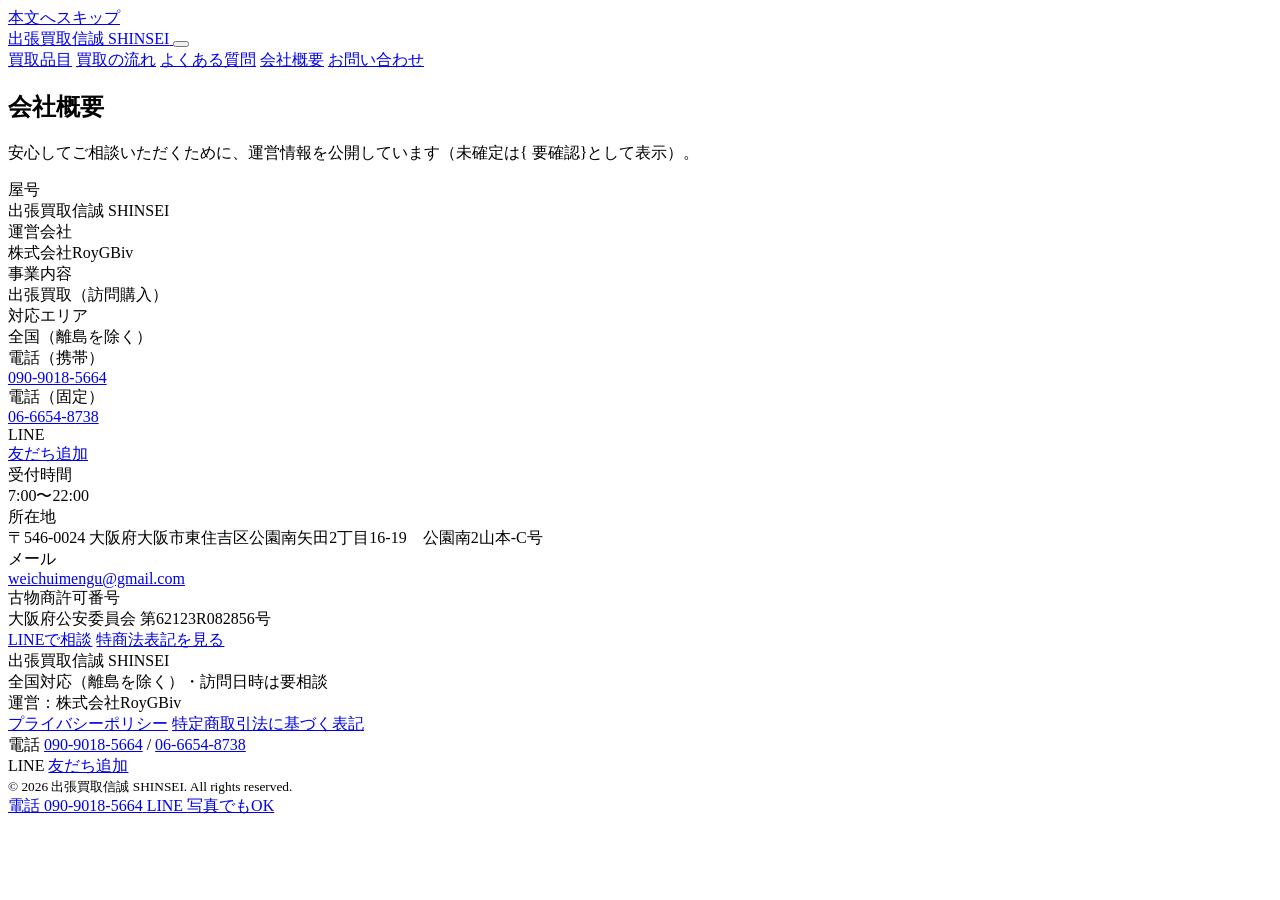
==== company.html @ 2a42efda "Add files via upload" ====
<!doctype html>
<html lang="ja">
<head>
  <meta charset="utf-8">
<meta name="viewport" content="width=device-width, initial-scale=1">
<link rel="stylesheet" href="assets/css/styles.css">
<link rel="icon" href="assets/img/favicon.svg" type="image/svg+xml">
<meta name="theme-color" content="#111827">

  <title>会社概要｜出張買取信誠 SHINSEI</title>
  <meta name="description" content="運営情報（テンプレ）。受付時間、所在地、古物商許可番号などは要確認として表示しています。">
  <link rel="canonical" href="https://weichuimengu-bit.github.io/qscftynji/company.html">
  <meta property="og:type" content="website">
  <meta property="og:site_name" content="出張買取信誠 SHINSEI">
  <meta property="og:title" content="会社概要｜出張買取信誠 SHINSEI">
  <meta property="og:description" content="運営情報（テンプレ）。受付時間、所在地、古物商許可番号などは要確認として表示しています。">
  <meta property="og:url" content="https://weichuimengu-bit.github.io/qscftynji/company.html">
  <meta property="og:image" content="https://weichuimengu-bit.github.io/qscftynji/assets/img/ogp.png">
</head>
<body>
<a class="skip" href="#main">本文へスキップ</a>

<header class="site-header">
  <div class="container header-inner">
    <a class="brand" href="index.html" aria-label="出張買取信誠 SHINSEI トップへ"><span class="brand-mark" aria-hidden="true"></span>
      <span class="brand__jp">出張買取信誠</span>
      <span class="brand__en">SHINSEI</span>
    </a>

    <button class="nav-toggle" type="button" aria-expanded="false" aria-controls="siteNav" aria-label="メニューを開く">
      <span class="nav-toggle__bar"></span>
      <span class="nav-toggle__bar"></span>
      <span class="nav-toggle__bar"></span>
    </button>

    <nav class="site-nav" id="siteNav" aria-label="グローバルナビ">
      <a href="items.html">買取品目</a>
      <a href="flow.html">買取の流れ</a>
      <a href="faq.html">よくある質問</a>
      <a href="company.html">会社概要</a>
      <a href="contact.html" class="nav-cta">お問い合わせ</a>
    </nav>
  </div>
</header>

<main id="main">

<section class="page-hero">
  <div class="container">
    <h1>会社概要</h1>
    <p class="lead">安心してご相談いただくために、運営情報を公開しています（未確定は{
要確認}として表示）。</p>
  </div>
</section>

<section class="section">
  <div class="container">
    <div class="info-grid">
      <div class="info-row"><div class="info-key">屋号</div><div class="info-val">出張買取信誠 SHINSEI</div></div>
      <div class="info-row"><div class="info-key">運営会社</div><div class="info-val">株式会社RoyGBiv</div></div>
      <div class="info-row"><div class="info-key">事業内容</div><div class="info-val">出張買取（訪問購入）</div></div>
      <div class="info-row"><div class="info-key">対応エリア</div><div class="info-val">全国（離島を除く）</div></div>
      <div class="info-row"><div class="info-key">電話（携帯）</div><div class="info-val"><a href="tel:09090185664">090-9018-5664</a></div></div>
      <div class="info-row"><div class="info-key">電話（固定）</div><div class="info-val"><a href="tel:0666548738">06-6654-8738</a></div></div>
      <div class="info-row"><div class="info-key">LINE</div><div class="info-val"><a href="https://lin.ee/e8Pu3CO" target="_blank" rel="noopener">友だち追加</a></div></div>

      <div class="info-row"><div class="info-key">受付時間</div><div class="info-val">7:00〜22:00</div></div>
      <div class="info-row"><div class="info-key">所在地</div><div class="info-val">〒546-0024 大阪府大阪市東住吉区公園南矢田2丁目16-19　公園南2山本-C号</div></div>
      <div class="info-row"><div class="info-key">メール</div><div class="info-val"><a href="mailto:weichuimengu@gmail.com">weichuimengu@gmail.com</a></div></div>
      <div class="info-row"><div class="info-key">古物商許可番号</div><div class="info-val">大阪府公安委員会 第62123R082856号</div></div>
</div>

    <div class="section-cta">
      <a class="btn btn--primary" href="https://lin.ee/e8Pu3CO" target="_blank" rel="noopener">LINEで相談</a>
      <a class="btn btn--outline" href="tokushoho.html">特商法表記を見る</a>
    </div>
  </div>
</section>

</main>

<footer class="site-footer">
  <div class="container footer-inner">
    <div class="footer-brand">
      <div class="footer-brand__name">出張買取信誠 <span class="muted">SHINSEI</span></div>
      <div class="footer-brand__meta">全国対応（離島を除く）・訪問日時は要相談</div>
      <div class="footer-brand__meta">運営：株式会社RoyGBiv</div>
    </div>

    <div class="footer-links">
      <a href="privacy.html">プライバシーポリシー</a>
      <a href="tokushoho.html">特定商取引法に基づく表記</a>
    </div>

    <div class="footer-contact">
      <div class="footer-contact__row">
        <span class="label">電話</span>
        <a href="tel:09090185664">090-9018-5664</a>
        <span class="muted"> / </span>
        <a href="tel:0666548738">06-6654-8738</a>
      </div>
      <div class="footer-contact__row">
        <span class="label">LINE</span>
        <a href="https://lin.ee/e8Pu3CO" target="_blank" rel="noopener">友だち追加</a>
      </div>
    </div>
  </div>
  <div class="container footer-bottom">
    <small>© 2026 出張買取信誠 SHINSEI. All rights reserved.</small>
  </div>
</footer>

<!-- Mobile CTA bar -->
<div class="cta-bar" role="region" aria-label="お問い合わせ（固定）">
  <a class="cta-bar__btn cta-bar__btn--tel" href="tel:09090185664" aria-label="電話で問い合わせ（090-9018-5664）">
    電話
    <span class="cta-bar__sub">090-9018-5664</span>
  </a>
  <a class="cta-bar__btn cta-bar__btn--line" href="https://lin.ee/e8Pu3CO" target="_blank" rel="noopener" aria-label="LINEで問い合わせ">
    LINE
    <span class="cta-bar__sub">写真でもOK</span>
  </a>
</div>

<script src="assets/js/main.js" defer></script>
</body>
</html>
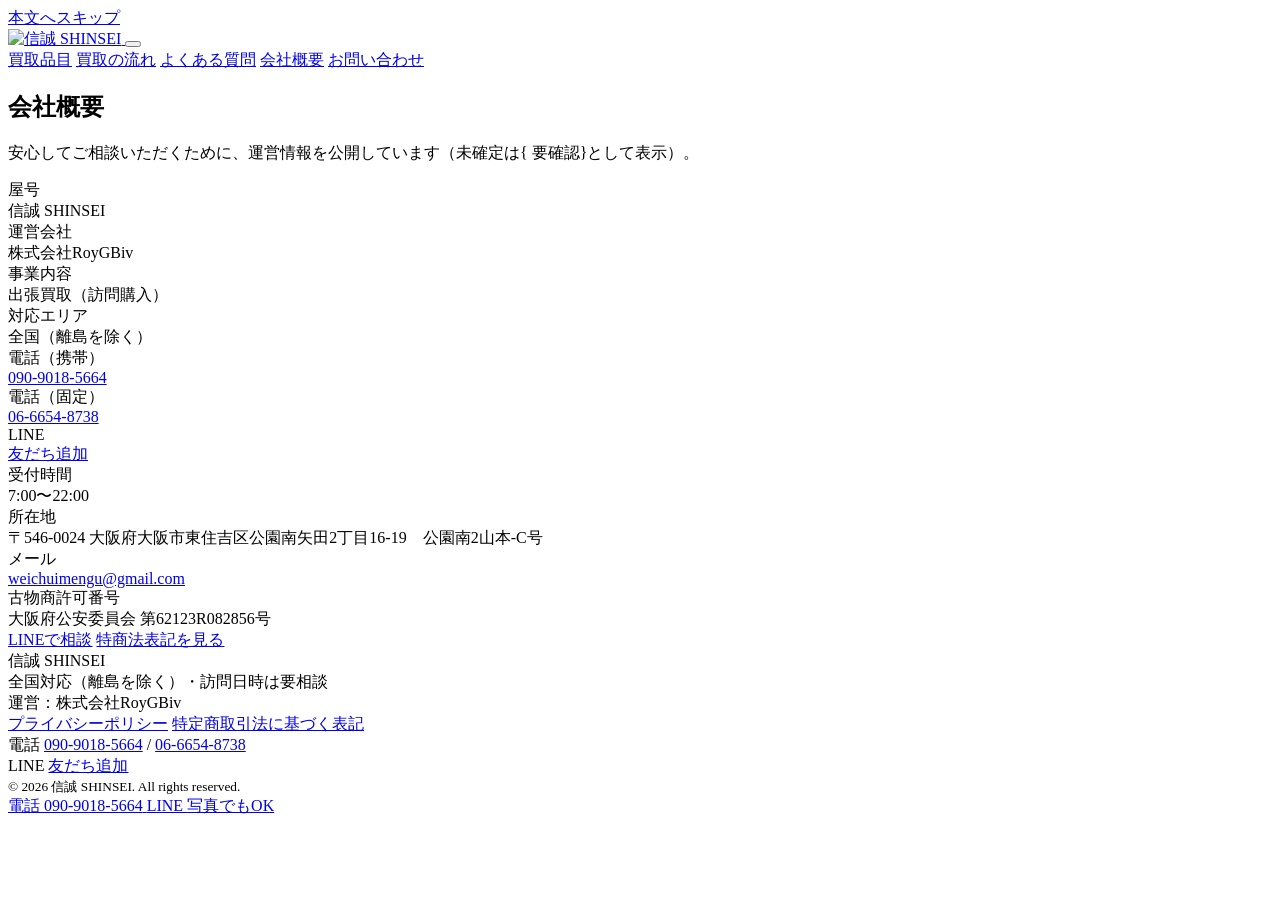
==== commit 4c508f34: "Add files via upload" ====
--- a/company.html
+++ b/company.html
@@ -7,24 +7,23 @@
 <link rel="icon" href="assets/img/favicon.svg" type="image/svg+xml">
 <meta name="theme-color" content="#111827">
 
-  <title>会社概要｜出張買取信誠 SHINSEI</title>
+  <title>会社概要｜信誠 SHINSEI</title>
   <meta name="description" content="運営情報（テンプレ）。受付時間、所在地、古物商許可番号などは要確認として表示しています。">
-  <link rel="canonical" href="https://weichuimengu-bit.github.io/qscftynji/company.html">
+  <link rel="canonical" href="https://weichuimengu-bit.github.io/sxtutixyou66kaitori/company.html">
   <meta property="og:type" content="website">
-  <meta property="og:site_name" content="出張買取信誠 SHINSEI">
-  <meta property="og:title" content="会社概要｜出張買取信誠 SHINSEI">
+  <meta property="og:site_name" content="信誠 SHINSEI">
+  <meta property="og:title" content="会社概要｜信誠 SHINSEI">
   <meta property="og:description" content="運営情報（テンプレ）。受付時間、所在地、古物商許可番号などは要確認として表示しています。">
-  <meta property="og:url" content="https://weichuimengu-bit.github.io/qscftynji/company.html">
-  <meta property="og:image" content="https://weichuimengu-bit.github.io/qscftynji/assets/img/ogp.png">
+  <meta property="og:url" content="https://weichuimengu-bit.github.io/sxtutixyou66kaitori/company.html">
+  <meta property="og:image" content="https://weichuimengu-bit.github.io/sxtutixyou66kaitori/assets/img/ogp.png">
 </head>
 <body>
 <a class="skip" href="#main">本文へスキップ</a>
 
 <header class="site-header">
   <div class="container header-inner">
-    <a class="brand" href="index.html" aria-label="出張買取信誠 SHINSEI トップへ"><span class="brand-mark" aria-hidden="true"></span>
-      <span class="brand__jp">出張買取信誠</span>
-      <span class="brand__en">SHINSEI</span>
+    <a class="brand" href="index.html" aria-label="信誠 SHINSEI トップへ">
+      <img class="brand-wordmark" src="assets/img/logo.svg" alt="信誠 SHINSEI">
     </a>
 
     <button class="nav-toggle" type="button" aria-expanded="false" aria-controls="siteNav" aria-label="メニューを開く">
@@ -56,7 +55,7 @@
 <section class="section">
   <div class="container">
     <div class="info-grid">
-      <div class="info-row"><div class="info-key">屋号</div><div class="info-val">出張買取信誠 SHINSEI</div></div>
+      <div class="info-row"><div class="info-key">屋号</div><div class="info-val">信誠 SHINSEI</div></div>
       <div class="info-row"><div class="info-key">運営会社</div><div class="info-val">株式会社RoyGBiv</div></div>
       <div class="info-row"><div class="info-key">事業内容</div><div class="info-val">出張買取（訪問購入）</div></div>
       <div class="info-row"><div class="info-key">対応エリア</div><div class="info-val">全国（離島を除く）</div></div>
@@ -82,7 +81,7 @@
 <footer class="site-footer">
   <div class="container footer-inner">
     <div class="footer-brand">
-      <div class="footer-brand__name">出張買取信誠 <span class="muted">SHINSEI</span></div>
+      <div class="footer-brand__name">信誠 <span class="muted">SHINSEI</span></div>
       <div class="footer-brand__meta">全国対応（離島を除く）・訪問日時は要相談</div>
       <div class="footer-brand__meta">運営：株式会社RoyGBiv</div>
     </div>
@@ -106,7 +105,7 @@
     </div>
   </div>
   <div class="container footer-bottom">
-    <small>© 2026 出張買取信誠 SHINSEI. All rights reserved.</small>
+    <small>© 2026 信誠 SHINSEI. All rights reserved.</small>
   </div>
 </footer>
 
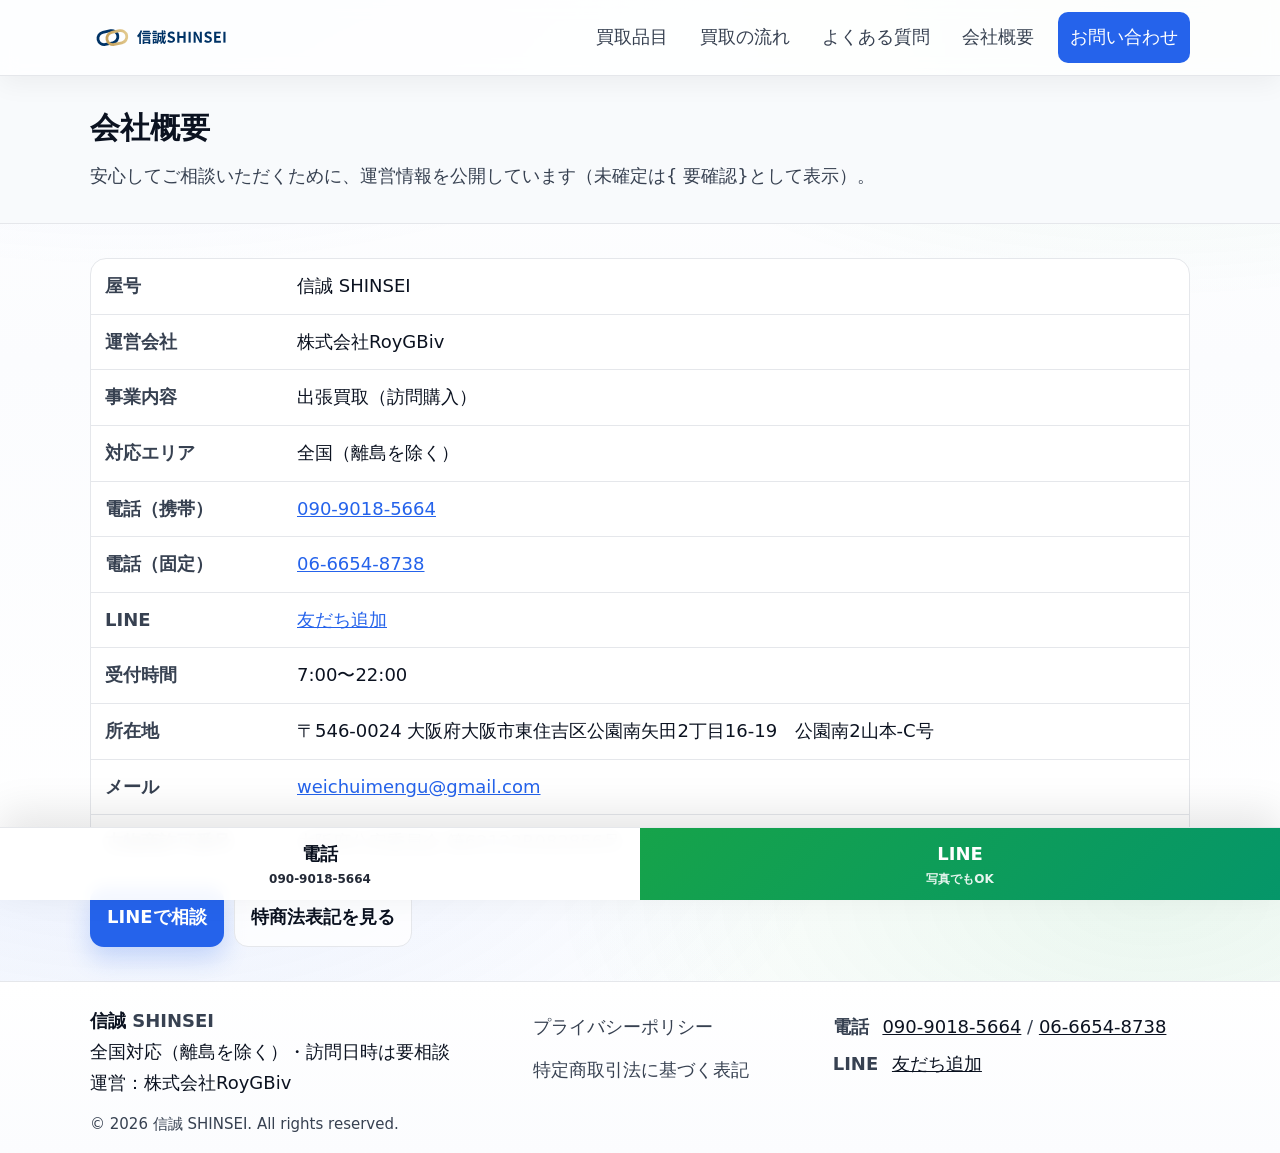
==== commit 1be0bef3: "Add files via upload" ====
--- a/company.html
+++ b/company.html
@@ -3,8 +3,8 @@
 <head>
   <meta charset="utf-8">
 <meta name="viewport" content="width=device-width, initial-scale=1">
-<link rel="stylesheet" href="assets/css/styles.css">
-<link rel="icon" href="assets/img/favicon.svg" type="image/svg+xml">
+<link rel="stylesheet" href="styles.css">
+<link rel="icon" href="favicon.svg" type="image/svg+xml">
 <meta name="theme-color" content="#111827">
 
   <title>会社概要｜信誠 SHINSEI</title>
@@ -15,7 +15,7 @@
   <meta property="og:title" content="会社概要｜信誠 SHINSEI">
   <meta property="og:description" content="運営情報（テンプレ）。受付時間、所在地、古物商許可番号などは要確認として表示しています。">
   <meta property="og:url" content="https://weichuimengu-bit.github.io/sxtutixyou66kaitori/company.html">
-  <meta property="og:image" content="https://weichuimengu-bit.github.io/sxtutixyou66kaitori/assets/img/ogp.png">
+  <meta property="og:image" content="https://weichuimengu-bit.github.io/sxtutixyou66kaitori/ogp.png">
 </head>
 <body>
 <a class="skip" href="#main">本文へスキップ</a>
@@ -23,7 +23,7 @@
 <header class="site-header">
   <div class="container header-inner">
     <a class="brand" href="index.html" aria-label="信誠 SHINSEI トップへ">
-      <img class="brand-wordmark" src="assets/img/logo.svg" alt="信誠 SHINSEI">
+      <img class="brand-wordmark" src="logo.svg" alt="信誠 SHINSEI">
     </a>
 
     <button class="nav-toggle" type="button" aria-expanded="false" aria-controls="siteNav" aria-label="メニューを開く">
@@ -121,6 +121,6 @@
   </a>
 </div>
 
-<script src="assets/js/main.js" defer></script>
+<script src="main.js" defer></script>
 </body>
 </html>
--- a/styles.css
+++ b/styles.css
@@ -0,0 +1,568 @@
+:root{
+  --bg:#ffffff; /* base */
+  --ink:#0b1220;
+  --muted:#374151;
+  --line:#e5e7eb;
+  --accent:#2563eb;
+  --accent2:#16a34a;
+  --gold:#c9a227; /* premium accent (subtle) */
+  --card:#f9fafb;
+  --shadow: 0 14px 40px rgba(0,0,0,.10);
+}
+
+*{ box-sizing:border-box; }
+html,body{ height:100%; }
+body{
+  margin:0;
+  font-family: system-ui, -apple-system, "Hiragino Kaku Gothic ProN", "Yu Gothic", "Meiryo", sans-serif;
+  /* “真っ白”を避けつつ、信頼感を損なわない微差の背景 */
+  background:
+    radial-gradient(1200px 600px at 10% -10%, rgba(37,99,235,.10), transparent 60%),
+    radial-gradient(1000px 500px at 90% 0%, rgba(22,163,74,.09), transparent 60%),
+    linear-gradient(180deg, #ffffff 0%, #fbfcfe 40%, #ffffff 100%);
+  color:var(--ink);
+  font-size:18px;          /* 高齢者配慮：18px */
+  line-height:1.7;
+  padding-bottom: calc(96px + env(safe-area-inset-bottom));      /* fixed CTA bar space + iPhone safe area */
+}
+
+a{ color:inherit; }
+a:hover{ text-decoration: none; }
+
+.container{
+  width:min(1100px, 92vw);
+  margin:0 auto;
+}
+
+.skip{
+  position:absolute;
+  left:-9999px;
+  top:auto;
+  width:1px;
+  height:1px;
+  overflow:hidden;
+}
+.skip:focus{
+  position:static;
+  width:auto;
+  height:auto;
+  padding:12px;
+  background: #fff7ed;
+  border:1px solid #fdba74;
+}
+
+.site-header{
+  position:sticky;
+  top:0;
+  z-index:30;
+  background:rgba(255,255,255,.92);
+  backdrop-filter: blur(8px);
+  border-bottom:1px solid var(--line);
+}
+.header-inner{
+  display:flex;
+  align-items:center;
+  justify-content:space-between;
+  gap:12px;
+  padding:12px 0;
+}
+.brand{
+  display:flex;
+  align-items:baseline;
+  gap:10px;
+  text-decoration:none;
+  font-weight:800;
+}
+.brand__jp{ font-size:20px; letter-spacing:.02em; }
+.brand__en{ font-size:14px; letter-spacing:.18em; color:var(--muted); }
+
+.site-nav{
+  display:flex;
+  align-items:center;
+  gap:16px;
+}
+.site-nav a{
+  text-decoration:none;
+  color:var(--muted);
+  padding:10px 8px;
+  border-radius:10px;
+}
+.site-nav a:hover{ background:#f3f4f6; color:var(--ink); }
+.nav-cta{
+  background:var(--accent);
+  color:#fff !important;
+  padding:10px 12px !important;
+}
+.nav-cta:hover{ filter:brightness(.96); }
+
+.nav-toggle{
+  display:none;
+  background:transparent;
+  border:1px solid var(--line);
+  padding:10px;
+  border-radius:12px;
+}
+.nav-toggle__bar{
+  display:block;
+  width:22px;
+  height:2px;
+  background:var(--ink);
+  margin:4px 0;
+}
+
+.hero{
+  padding:34px 0 22px;
+  border-bottom:1px solid var(--line);
+  background:linear-gradient(180deg,#f8fafc, #ffffff 70%);
+}
+.hero-inner{
+  display:grid;
+  grid-template-columns: 1.2fr .8fr;
+  gap:22px;
+  align-items:start;
+}
+.hero h1{
+  font-size:34px;
+  line-height:1.25;
+  margin:0 0 10px;
+}
+.lead{
+  color:var(--muted);
+  margin:0 0 16px;
+  font-size:18px;
+}
+.hero-ctas{
+  display:flex;
+  gap:10px;
+  flex-wrap:wrap;
+  margin:12px 0 12px;
+}
+.trust-list{
+  margin:12px 0 0;
+  padding-left:18px;
+  color:var(--muted);
+}
+.trust-list li{ margin:6px 0; }
+
+.hero-card{
+  background:#fff;
+  border:1px solid var(--line);
+  border-radius:18px;
+  box-shadow: var(--shadow);
+  overflow:hidden;
+}
+.hero-card__title{
+  padding:14px 16px;
+  font-weight:800;
+  border-bottom:1px solid var(--line);
+}
+.hero-card__body{ padding:14px 16px; }
+.contact-line__label{
+  font-weight:800;
+  margin-bottom:8px;
+}
+.note{ margin:8px 0 0; color:var(--muted); font-size:14px; }
+.sep{ border:0; border-top:1px solid var(--line); margin:14px 0; }
+
+.section{
+  padding:34px 0;
+}
+.section--alt{
+  background:#f9fafb;
+  border-top:1px solid var(--line);
+  border-bottom:1px solid var(--line);
+}
+.section h2{ margin:0 0 14px; font-size:24px; }
+.section-cta{ display:flex; gap:10px; flex-wrap:wrap; margin-top:16px; }
+
+.cards{
+  display:grid;
+  grid-template-columns: repeat(auto-fit, minmax(220px, 1fr));
+  gap:14px;
+}
+.card{
+  background:#fff;
+  border:1px solid var(--line);
+  border-radius:16px;
+  padding:16px;
+  box-shadow: 0 6px 18px rgba(0,0,0,.04);
+}
+.card h3, .card .h3{ margin:0 0 8px; font-size:18px; }
+.card p{ margin:0; color:var(--muted); }
+.bullets{ margin:10px 0 0; padding-left:18px; color:var(--muted); }
+.bullets li{ margin:6px 0; }
+
+.steps{
+  list-style:none;
+  margin:0;
+  padding:0;
+  display:grid;
+  grid-template-columns: repeat(4, 1fr);
+  gap:14px;
+}
+.steps--large{
+  grid-template-columns: 1fr;
+}
+.steps li{
+  border:1px solid var(--line);
+  border-radius:16px;
+  background:#fff;
+  padding:14px;
+}
+.step-title{ font-weight:800; margin-bottom:6px; }
+.step-body{ color:var(--muted); }
+
+.faq-grid{
+  display:grid;
+  grid-template-columns: repeat(3, 1fr);
+  gap:14px;
+}
+.faq-item{
+  background:#fff;
+  border:1px solid var(--line);
+  border-radius:16px;
+  padding:14px;
+}
+.faq-item h3{ margin:0 0 8px; font-size:18px; }
+.faq-item p{ margin:0; color:var(--muted); }
+
+.page-hero{
+  padding:26px 0 16px;
+  border-bottom:1px solid var(--line);
+  background:#f8fafc;
+}
+.page-hero h1{
+  margin:0 0 8px;
+  font-size:28px;
+}
+.page-ctas{ display:flex; gap:10px; flex-wrap:wrap; margin-top:12px; }
+
+.btn{
+  display:inline-flex;
+  align-items:center;
+  justify-content:center;
+  gap:8px;
+  text-decoration:none;
+  padding:14px 16px;
+  border-radius:14px;
+  border:1px solid transparent;
+  font-weight:800;
+  min-height:56px; /* 押しやすさ */
+}
+.btn--full{ width:100%; }
+.btn--primary{
+  background:var(--accent);
+  color:#fff;
+}
+.btn--outline{
+  background:#fff;
+  border-color:var(--line);
+  color:var(--ink);
+}
+.btn--ghost{
+  background:#f3f4f6;
+  color:var(--ink);
+}
+.btn:hover{ filter:brightness(.98); }
+
+.muted{ color:var(--muted); }
+
+.faq-wrap{
+  display:grid;
+  gap:10px;
+}
+details.faq{
+  border:1px solid var(--line);
+  border-radius:14px;
+  background:#fff;
+  padding:10px 12px;
+}
+details.faq summary{
+  cursor:pointer;
+  font-weight:800;
+  list-style:none;
+}
+details.faq summary::-webkit-details-marker{ display:none; }
+.faq__a{ color:var(--muted); padding-top:8px; }
+
+.info-grid{
+  border:1px solid var(--line);
+  border-radius:16px;
+  overflow:hidden;
+  background:#fff;
+}
+.info-row{
+  display:grid;
+  grid-template-columns: 180px 1fr;
+  gap:12px;
+  padding:12px 14px;
+  border-bottom:1px solid var(--line);
+}
+.info-row:last-child{ border-bottom:0; }
+.info-key{ color:var(--muted); font-weight:800; }
+.info-val a{ color:var(--accent); }
+
+.prose{
+  background:#fff;
+  border:1px solid var(--line);
+  border-radius:16px;
+  padding:16px;
+}
+.prose h2{ font-size:20px; margin-top:18px; }
+.prose ul{ color:var(--muted); }
+.prose p{ color:var(--muted); }
+
+.form{
+  background:#fff;
+  border:1px solid var(--line);
+  border-radius:16px;
+  padding:16px;
+}
+.form-row{ display:grid; gap:8px; margin-bottom:14px; }
+.form label{ font-weight:800; }
+.form input, .form textarea{
+  font-size:18px;
+  padding:12px;
+  border-radius:12px;
+  border:1px solid var(--line);
+}
+
+.site-footer{
+  border-top:1px solid var(--line);
+  padding:24px 0 14px;
+  background:#fff;
+}
+.footer-inner{
+  display:grid;
+  grid-template-columns: 1.2fr .8fr 1fr;
+  gap:14px;
+  align-items:start;
+}
+.footer-brand__name{ font-weight:900; }
+.footer-links a{
+  display:block;
+  text-decoration:none;
+  color:var(--muted);
+  padding:6px 0;
+}
+.footer-contact__row{ margin:6px 0; }
+.label{ color:var(--muted); font-weight:800; margin-right:8px; }
+.footer-bottom{ padding-top:10px; color:var(--muted); }
+
+.cta-bar{
+  position:fixed;
+  left:0;
+  right:0;
+  bottom:0;
+  z-index:40;
+  display:grid;
+  grid-template-columns: 1fr 1fr;
+  border-top:1px solid var(--line);
+  background:rgba(255,255,255,.95);
+  backdrop-filter: blur(8px);
+}
+.cta-bar__btn{
+  padding:10px 12px;
+  text-decoration:none;
+  display:flex;
+  flex-direction:column;
+  align-items:center;
+  justify-content:center;
+  font-weight:900;
+}
+.cta-bar__sub{
+  font-size:12px;
+  font-weight:700;
+  opacity:.9;
+}
+.cta-bar__btn--tel{ color:var(--ink); }
+.cta-bar__btn--line{ color:#fff; background:var(--accent2); }
+
+.br-sp{ display:none; }
+
+/* Responsive */
+@media (max-width: 880px){
+  .hero-inner{ grid-template-columns: 1fr; }
+  .cards{ grid-template-columns: 1fr; }
+  .steps{ grid-template-columns: 1fr; }
+  .faq-grid{ grid-template-columns: 1fr; }
+  .footer-inner{ grid-template-columns: 1fr; }
+  .info-row{ grid-template-columns: 1fr; }
+  .br-sp{ display:inline; }
+
+  .nav-toggle{ display:inline-flex; }
+  .site-nav{
+    position:absolute;
+    top:60px;
+    right:4vw;
+    background:#fff;
+    border:1px solid var(--line);
+    border-radius:16px;
+    padding:10px;
+    box-shadow: var(--shadow);
+    display:none;
+    flex-direction:column;
+    min-width: 220px;
+  }
+  .site-nav.open{ display:flex; }
+  .site-nav a{ padding:12px; }
+}
+
+
+/* ===== Premium touches ===== */
+.brand{
+  gap:12px;
+}
+.brand__jp{ font-size:20px; letter-spacing:.03em; }
+.brand__en{ font-size:12px; letter-spacing:.24em; }
+
+.site-header{
+  background:rgba(255,255,255,.86);
+  box-shadow: 0 8px 26px rgba(0,0,0,.05);
+}
+
+.hero h1{
+  font-size:38px;
+  letter-spacing:.01em;
+}
+
+.hero{
+  background:
+    radial-gradient(900px 380px at 20% 10%, rgba(37,99,235,.12), transparent 60%),
+    radial-gradient(900px 380px at 80% 0%, rgba(201,162,39,.10), transparent 60%),
+    linear-gradient(180deg,#f8fafc, #ffffff 70%);
+}
+
+.trust-pills{
+  display:flex;
+  gap:10px;
+  flex-wrap:wrap;
+  margin-top:14px;
+}
+.pill{
+  display:inline-flex;
+  align-items:center;
+  gap:8px;
+  padding:10px 12px;
+  border-radius:999px;
+  background: rgba(255,255,255,.75);
+  border: 1px solid rgba(229,231,235,.9);
+  color: var(--muted);
+  box-shadow: 0 10px 22px rgba(0,0,0,.04);
+  font-weight:800;
+  font-size:14px;
+}
+.pill i{
+  width:10px;
+  height:10px;
+  border-radius:999px;
+  background: var(--accent);
+  display:inline-block;
+}
+.pill--green i{ background: var(--accent2); }
+.pill--gold i{ background: var(--gold); }
+
+.card{
+  background: rgba(255,255,255,.82);
+  border: 1px solid rgba(229,231,235,.9);
+  box-shadow: var(--shadow);
+}
+.card::before{
+  content:"";
+  display:block;
+  height:3px;
+  border-radius:999px;
+  background: linear-gradient(90deg, rgba(37,99,235,1), rgba(22,163,74,1));
+  margin-bottom:12px;
+  opacity:.9;
+}
+
+.section--alt{
+  background:
+    radial-gradient(900px 380px at 10% 0%, rgba(37,99,235,.06), transparent 60%),
+    radial-gradient(900px 380px at 90% 30%, rgba(22,163,74,.05), transparent 60%),
+    #f8fafc;
+}
+
+.btn--primary{
+  box-shadow: 0 12px 24px rgba(37,99,235,.22);
+}
+.btn--outline{
+  background: rgba(255,255,255,.8);
+}
+
+.cta-bar__btn--line{
+  background: linear-gradient(135deg, rgba(22,163,74,1), rgba(5,150,105,1));
+}
+.cta-bar{
+  box-shadow: 0 -14px 40px rgba(0,0,0,.10);
+}
+
+/* Improve footer contrast */
+.site-footer{
+  background: linear-gradient(180deg, #ffffff, #fbfcfe);
+}
+
+/* Reduce "テンプレ感" with subtle separators */
+.section h2::after{
+  content:"";
+  display:block;
+  width:72px;
+  height:3px;
+  border-radius:999px;
+  margin-top:8px;
+  background: linear-gradient(90deg, rgba(37,99,235,1), rgba(201,162,39,1));
+  opacity:.9;
+}
+
+.brand-logo{
+  width:28px;
+  height:28px;
+  display:block;
+  flex:0 0 auto;
+}
+
+/* iPhone-first: header brand wordmark */
+.brand-wordmark{
+  width: 190px;
+  max-width: 56vw;
+  height: auto;
+  display:block;
+}
+@media (max-width: 420px){
+  .brand-wordmark{ width: 170px; max-width: 62vw; }
+}
+
+/* iPhone-first: reduce header height and improve tap areas */
+@media (max-width: 520px){
+  .header-inner{ padding: 10px 0; }
+  .site-nav a{ padding: 12px; }
+  .nav-toggle{ padding: 12px; }  /* thumb-friendly */
+}
+
+/* Better typography scaling on small screens */
+.hero h1{
+  font-size: clamp(28px, 7vw, 40px);
+}
+.page-hero h1{
+  font-size: clamp(22px, 5.6vw, 30px);
+}
+.section h2{
+  font-size: clamp(20px, 4.8vw, 26px);
+}
+
+/* iPhone safe-area for fixed CTA */
+.cta-bar{
+  padding-bottom: env(safe-area-inset-bottom);
+}
+.cta-bar__btn{
+  min-height: 72px;
+}
+.cta-bar__sub{
+  font-size: 12px;
+}
+
+/* Reduce tap highlight + improve perceived quality */
+a, button{
+  -webkit-tap-highlight-color: rgba(0,0,0,0);
+}
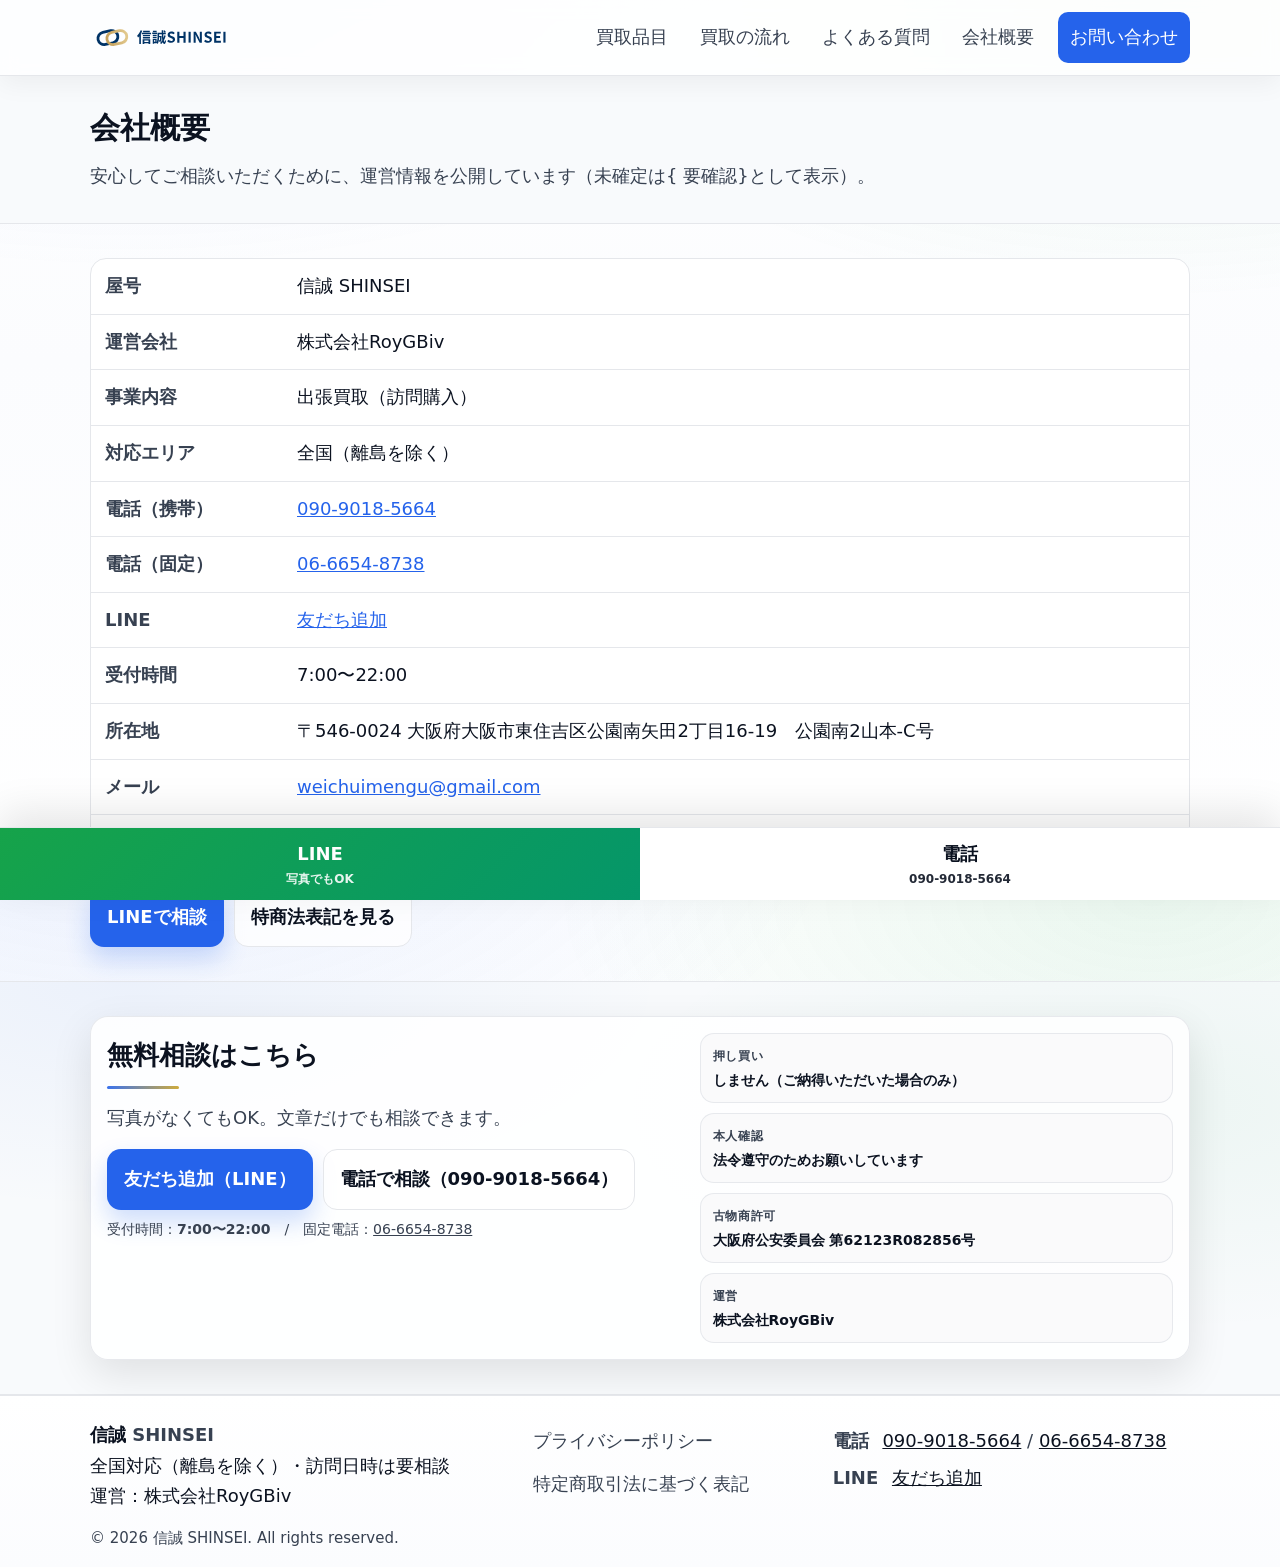
==== commit 1d4bb79c: "Add files via upload" ====
--- a/company.html
+++ b/company.html
@@ -76,6 +76,44 @@
   </div>
 </section>
 
+
+<section class="section section--alt">
+  <div class="container">
+    <div class="cta-panel" aria-label="お問い合わせと安心情報">
+      <div class="cta-panel__left">
+        <h2>無料相談はこちら</h2>
+        <p class="lead">写真がなくてもOK。文章だけでも相談できます。</p>
+        <div class="cta-panel__buttons">
+          <a class="btn btn--primary" href="https://lin.ee/e8Pu3CO" target="_blank" rel="noopener">友だち追加（LINE）</a>
+          <a class="btn btn--outline" href="tel:09090185664">電話で相談（090-9018-5664）</a>
+        </div>
+        <p class="note">受付時間：<strong>7:00〜22:00</strong>　/　固定電話：<a href="tel:0666548738">06-6654-8738</a></p>
+      </div>
+
+      <div class="cta-panel__right">
+        <div class="trust-legal">
+          <div class="trust-legal__item">
+            <span class="trust-legal__label">押し買い</span>
+            <span class="trust-legal__value">しません（ご納得いただいた場合のみ）</span>
+          </div>
+          <div class="trust-legal__item">
+            <span class="trust-legal__label">本人確認</span>
+            <span class="trust-legal__value">法令遵守のためお願いしています</span>
+          </div>
+          <div class="trust-legal__item">
+            <span class="trust-legal__label">古物商許可</span>
+            <span class="trust-legal__value">大阪府公安委員会 第62123R082856号</span>
+          </div>
+          <div class="trust-legal__item">
+            <span class="trust-legal__label">運営</span>
+            <span class="trust-legal__value">株式会社RoyGBiv</span>
+          </div>
+        </div>
+      </div>
+    </div>
+  </div>
+</section>
+
 </main>
 
 <footer class="site-footer">
@@ -111,13 +149,13 @@
 
 <!-- Mobile CTA bar -->
 <div class="cta-bar" role="region" aria-label="お問い合わせ（固定）">
+  <a class="cta-bar__btn cta-bar__btn--line" href="https://lin.ee/e8Pu3CO" target="_blank" rel="noopener" aria-label="LINEで問い合わせ">
+    LINE
+    <span class="cta-bar__sub">写真でもOK</span>
+  </a>
   <a class="cta-bar__btn cta-bar__btn--tel" href="tel:09090185664" aria-label="電話で問い合わせ（090-9018-5664）">
     電話
     <span class="cta-bar__sub">090-9018-5664</span>
-  </a>
-  <a class="cta-bar__btn cta-bar__btn--line" href="https://lin.ee/e8Pu3CO" target="_blank" rel="noopener" aria-label="LINEで問い合わせ">
-    LINE
-    <span class="cta-bar__sub">写真でもOK</span>
   </a>
 </div>
 
--- a/styles.css
+++ b/styles.css
@@ -566,3 +566,50 @@
 a, button{
   -webkit-tap-highlight-color: rgba(0,0,0,0);
 }
+
+/* ===== Bottom CTA panel (all pages) ===== */
+.cta-panel{
+  display:grid;
+  grid-template-columns: 1.1fr .9fr;
+  gap:14px;
+  align-items:stretch;
+  background: rgba(255,255,255,.86);
+  border:1px solid rgba(229,231,235,.9);
+  border-radius:18px;
+  padding:16px;
+  box-shadow: var(--shadow);
+}
+.cta-panel__buttons{
+  display:flex;
+  gap:10px;
+  flex-wrap:wrap;
+  margin-top:12px;
+}
+.trust-legal{
+  display:grid;
+  gap:10px;
+}
+.trust-legal__item{
+  background: rgba(249,250,251,.85);
+  border:1px solid rgba(229,231,235,.9);
+  border-radius:14px;
+  padding:12px;
+}
+.trust-legal__label{
+  display:block;
+  color: var(--muted);
+  font-weight:900;
+  font-size:12px;
+  letter-spacing:.06em;
+  margin-bottom:4px;
+}
+.trust-legal__value{
+  display:block;
+  color: var(--ink);
+  font-weight:900;
+  font-size:14px;
+  line-height:1.4;
+}
+@media (max-width: 880px){
+  .cta-panel{ grid-template-columns: 1fr; }
+}
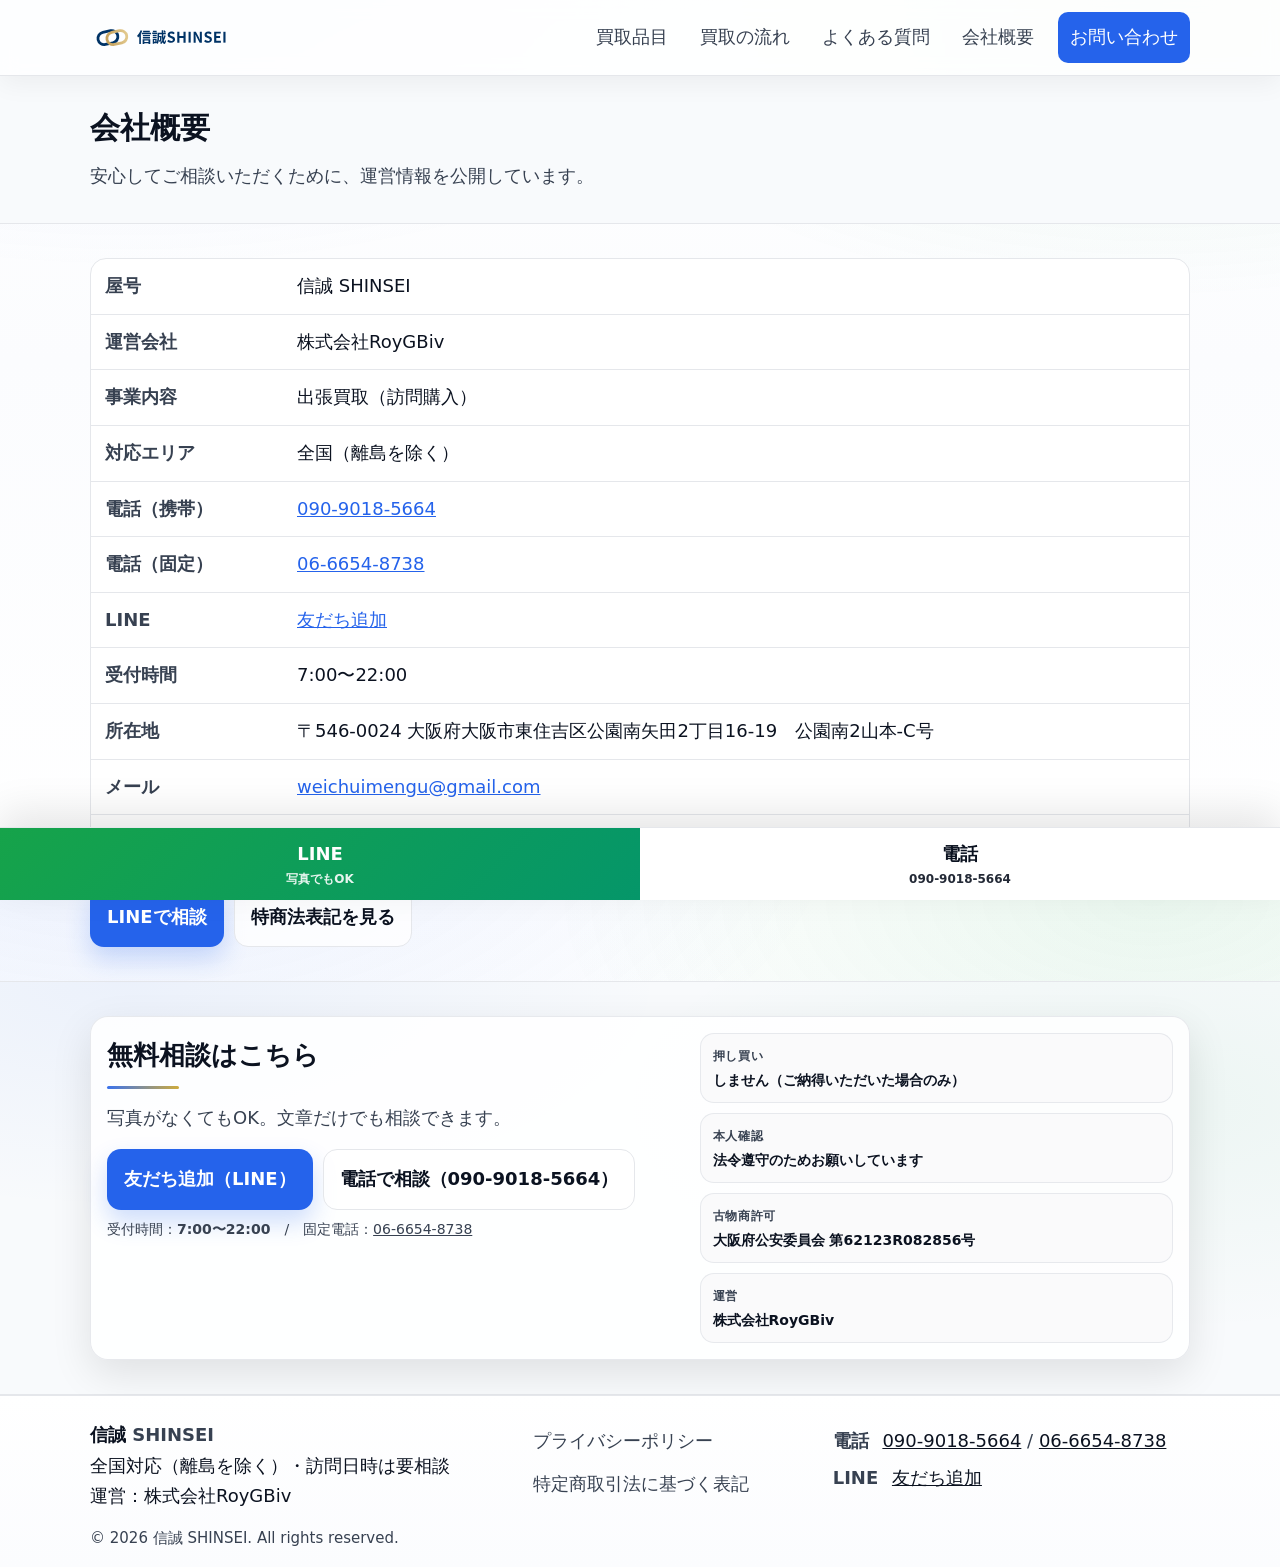
==== commit 19afe736: "Add files via upload" ====
--- a/company.html
+++ b/company.html
@@ -8,14 +8,32 @@
 <meta name="theme-color" content="#111827">
 
   <title>会社概要｜信誠 SHINSEI</title>
-  <meta name="description" content="運営情報（テンプレ）。受付時間、所在地、古物商許可番号などは要確認として表示しています。">
+  <meta name="description" content="運営会社情報、古物商許可、所在地、連絡先などを掲載しています。">
   <link rel="canonical" href="https://weichuimengu-bit.github.io/sxtutixyou66kaitori/company.html">
   <meta property="og:type" content="website">
   <meta property="og:site_name" content="信誠 SHINSEI">
   <meta property="og:title" content="会社概要｜信誠 SHINSEI">
-  <meta property="og:description" content="運営情報（テンプレ）。受付時間、所在地、古物商許可番号などは要確認として表示しています。">
+  <meta property="og:description" content="運営会社情報、古物商許可、所在地、連絡先などを掲載しています。">
   <meta property="og:url" content="https://weichuimengu-bit.github.io/sxtutixyou66kaitori/company.html">
   <meta property="og:image" content="https://weichuimengu-bit.github.io/sxtutixyou66kaitori/ogp.png">
+  <script type="application/ld+json">
+{
+  "@context": "https://schema.org",
+  "@type": "LocalBusiness",
+  "name": "信誠 SHINSEI",
+  "legalName": "株式会社RoyGBiv",
+  "url": "https://weichuimengu-bit.github.io/sxtutixyou66kaitori/",
+  "telephone": ["06-6654-8738", "090-9018-5664"],
+  "email": "weichuimengu@gmail.com",
+  "address": {
+    "@type": "PostalAddress",
+    "streetAddress": "大阪府大阪市東住吉区公園南矢田2丁目16-19 公園南2山本-C号",
+    "postalCode": "546-0024",
+    "addressCountry": "JP"
+  },
+  "areaServed": "JP"
+}
+</script>
 </head>
 <body>
 <a class="skip" href="#main">本文へスキップ</a>
@@ -27,9 +45,8 @@
     </a>
 
     <button class="nav-toggle" type="button" aria-expanded="false" aria-controls="siteNav" aria-label="メニューを開く">
-      <span class="nav-toggle__bar"></span>
-      <span class="nav-toggle__bar"></span>
-      <span class="nav-toggle__bar"></span>
+      <span class="nav-toggle__icon" aria-hidden="true"><span></span><span></span><span></span></span>
+      <span class="nav-toggle__text">メニュー</span>
     </button>
 
     <nav class="site-nav" id="siteNav" aria-label="グローバルナビ">
@@ -47,8 +64,7 @@
 <section class="page-hero">
   <div class="container">
     <h1>会社概要</h1>
-    <p class="lead">安心してご相談いただくために、運営情報を公開しています（未確定は{
-要確認}として表示）。</p>
+    <p class="lead">安心してご相談いただくために、運営情報を公開しています。</p>
   </div>
 </section>
 
@@ -61,7 +77,7 @@
       <div class="info-row"><div class="info-key">対応エリア</div><div class="info-val">全国（離島を除く）</div></div>
       <div class="info-row"><div class="info-key">電話（携帯）</div><div class="info-val"><a href="tel:09090185664">090-9018-5664</a></div></div>
       <div class="info-row"><div class="info-key">電話（固定）</div><div class="info-val"><a href="tel:0666548738">06-6654-8738</a></div></div>
-      <div class="info-row"><div class="info-key">LINE</div><div class="info-val"><a href="https://lin.ee/e8Pu3CO" target="_blank" rel="noopener">友だち追加</a></div></div>
+      <div class="info-row"><div class="info-key">LINE</div><div class="info-val"><a href="https://lin.ee/e8Pu3CO" target="_blank" rel="noopener noreferrer">友だち追加</a></div></div>
 
       <div class="info-row"><div class="info-key">受付時間</div><div class="info-val">7:00〜22:00</div></div>
       <div class="info-row"><div class="info-key">所在地</div><div class="info-val">〒546-0024 大阪府大阪市東住吉区公園南矢田2丁目16-19　公園南2山本-C号</div></div>
@@ -70,7 +86,7 @@
 </div>
 
     <div class="section-cta">
-      <a class="btn btn--primary" href="https://lin.ee/e8Pu3CO" target="_blank" rel="noopener">LINEで相談</a>
+      <a class="btn btn--primary" href="https://lin.ee/e8Pu3CO" target="_blank" rel="noopener noreferrer">LINEで相談</a>
       <a class="btn btn--outline" href="tokushoho.html">特商法表記を見る</a>
     </div>
   </div>
@@ -84,7 +100,7 @@
         <h2>無料相談はこちら</h2>
         <p class="lead">写真がなくてもOK。文章だけでも相談できます。</p>
         <div class="cta-panel__buttons">
-          <a class="btn btn--primary" href="https://lin.ee/e8Pu3CO" target="_blank" rel="noopener">友だち追加（LINE）</a>
+          <a class="btn btn--primary" href="https://lin.ee/e8Pu3CO" target="_blank" rel="noopener noreferrer">友だち追加（LINE）</a>
           <a class="btn btn--outline" href="tel:09090185664">電話で相談（090-9018-5664）</a>
         </div>
         <p class="note">受付時間：<strong>7:00〜22:00</strong>　/　固定電話：<a href="tel:0666548738">06-6654-8738</a></p>
@@ -138,7 +154,7 @@
       </div>
       <div class="footer-contact__row">
         <span class="label">LINE</span>
-        <a href="https://lin.ee/e8Pu3CO" target="_blank" rel="noopener">友だち追加</a>
+        <a href="https://lin.ee/e8Pu3CO" target="_blank" rel="noopener noreferrer">友だち追加</a>
       </div>
     </div>
   </div>
@@ -149,7 +165,7 @@
 
 <!-- Mobile CTA bar -->
 <div class="cta-bar" role="region" aria-label="お問い合わせ（固定）">
-  <a class="cta-bar__btn cta-bar__btn--line" href="https://lin.ee/e8Pu3CO" target="_blank" rel="noopener" aria-label="LINEで問い合わせ">
+  <a class="cta-bar__btn cta-bar__btn--line" href="https://lin.ee/e8Pu3CO" target="_blank" rel="noopener noreferrer" aria-label="LINEで問い合わせ">
     LINE
     <span class="cta-bar__sub">写真でもOK</span>
   </a>
--- a/styles.css
+++ b/styles.css
@@ -97,17 +97,49 @@
 
 .nav-toggle{
   display:none;
-  background:transparent;
-  border:1px solid var(--line);
-  padding:10px;
-  border-radius:12px;
-}
-.nav-toggle__bar{
-  display:block;
-  width:22px;
+  align-items:center;
+  gap:10px;
+  background: rgba(255,255,255,.92);
+  border:1px solid rgba(229,231,235,.92);
+  padding:10px 12px;
+  border-radius:999px;
+  box-shadow: 0 10px 26px rgba(0,0,0,.06);
+  color:var(--ink);
+  font-weight:900;
+  min-height:44px; /* iPhone: 最低タップ領域 */
+}
+.nav-toggle:focus-visible{
+  outline: 3px solid rgba(37,99,235,.35);
+  outline-offset: 2px;
+}
+.nav-toggle__icon{
+  display:inline-flex;
+  flex-direction:column;
+  justify-content:center;
+  gap:4px;
+  width:20px;
+  height:20px;
+}
+.nav-toggle__icon span{
+  display:block;
+  width:20px;
   height:2px;
   background:var(--ink);
-  margin:4px 0;
+  border-radius:999px;
+  transition: transform .18s ease, opacity .18s ease;
+}
+.nav-toggle__text{
+  font-size:14px;
+  letter-spacing:.08em;
+}
+.nav-toggle[aria-expanded="true"] .nav-toggle__icon span:nth-child(1){
+  transform: translateY(6px) rotate(45deg);
+}
+.nav-toggle[aria-expanded="true"] .nav-toggle__icon span:nth-child(2){
+  opacity:0;
+}
+.nav-toggle[aria-expanded="true"] .nav-toggle__icon span:nth-child(3){
+  transform: translateY(-6px) rotate(-45deg);
 }
 
 .hero{
@@ -503,7 +535,7 @@
   background: linear-gradient(180deg, #ffffff, #fbfcfe);
 }
 
-/* Reduce "テンプレ感" with subtle separators */
+/* Subtle separators for readability */
 .section h2::after{
   content:"";
   display:block;
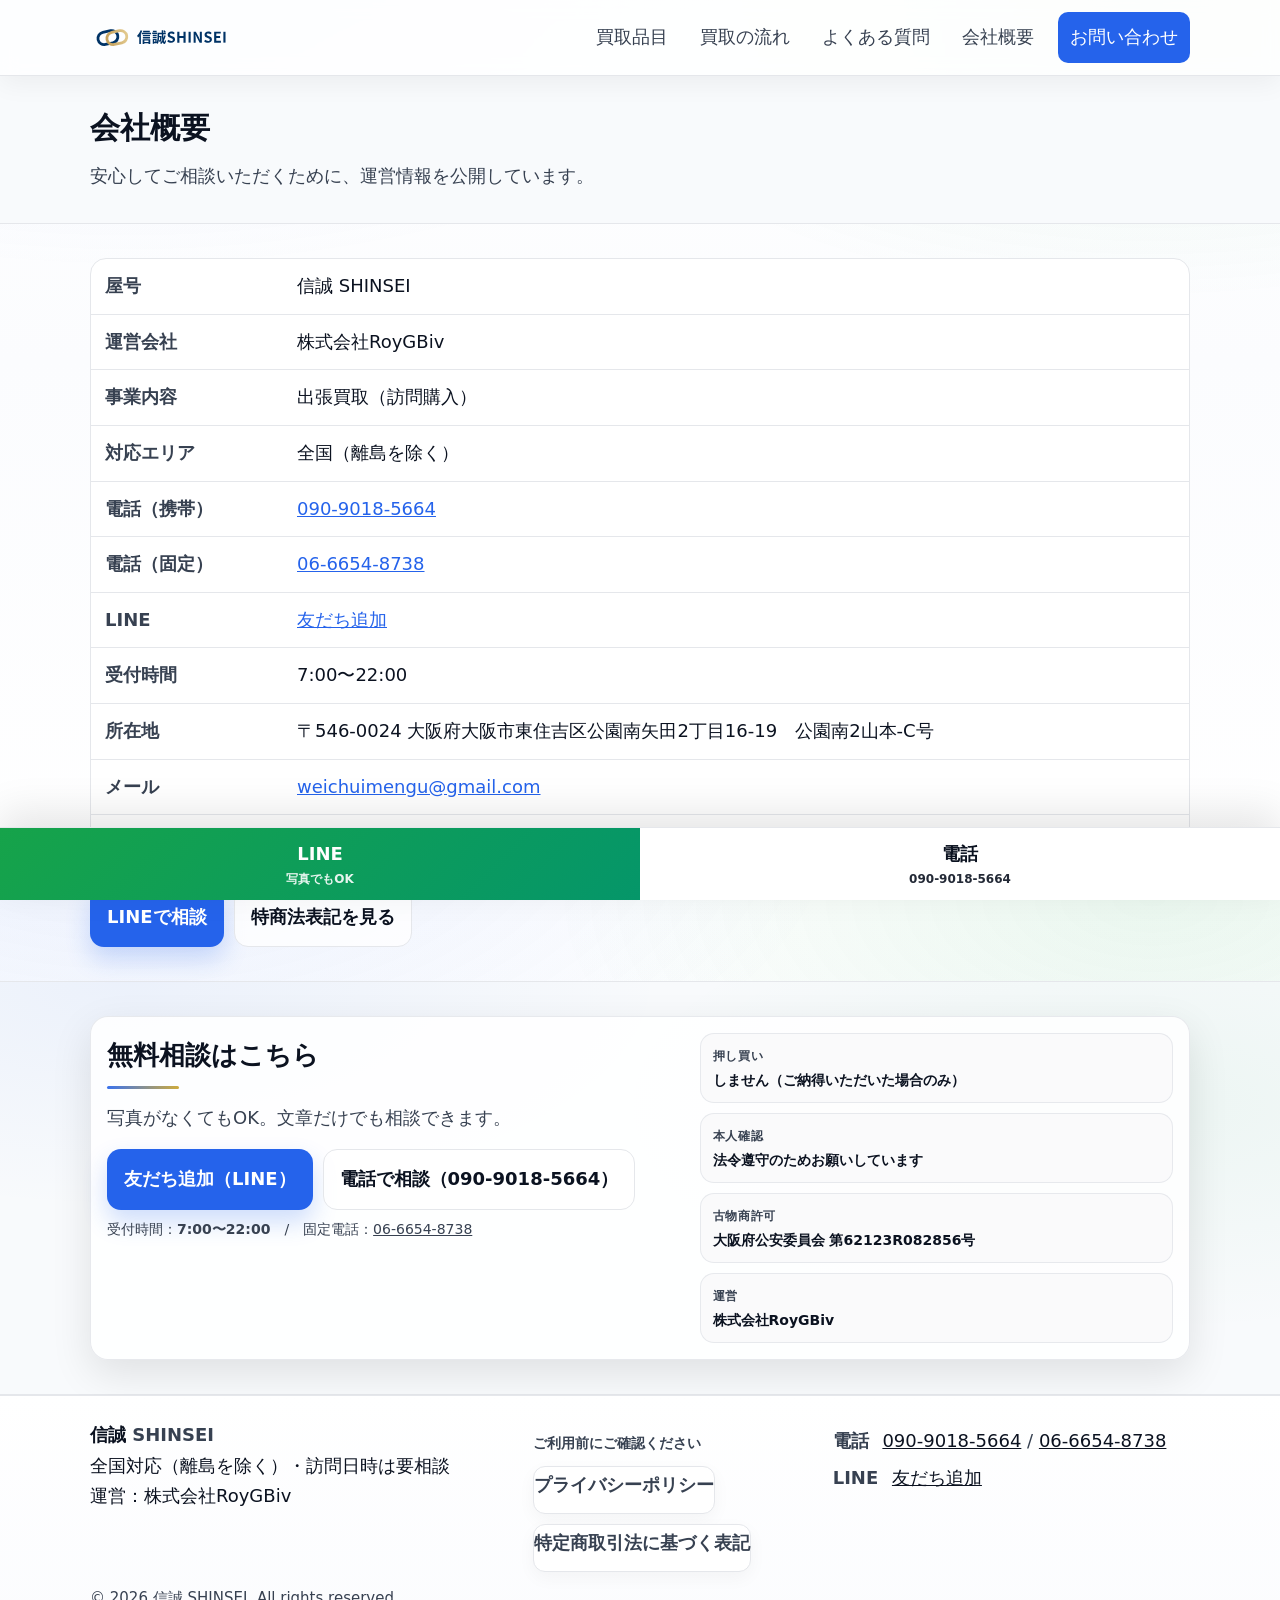
==== commit 078aaae0: "Add files via upload" ====
--- a/company.html
+++ b/company.html
@@ -140,10 +140,15 @@
       <div class="footer-brand__meta">運営：株式会社RoyGBiv</div>
     </div>
 
+    
     <div class="footer-links">
-      <a href="privacy.html">プライバシーポリシー</a>
-      <a href="tokushoho.html">特定商取引法に基づく表記</a>
+      <p class="footer-links__title">ご利用前にご確認ください</p>
+      <div class="footer-docs">
+        <a href="privacy.html" class="footer-doc-link">プライバシーポリシー</a>
+        <a href="tokushoho.html" class="footer-doc-link">特定商取引法に基づく表記</a>
+      </div>
     </div>
+
 
     <div class="footer-contact">
       <div class="footer-contact__row">
--- a/styles.css
+++ b/styles.css
@@ -645,3 +645,56 @@
 @media (max-width: 880px){
   .cta-panel{ grid-template-columns: 1fr; }
 }
+
+
+/* Footer doc buttons */
+.footer-links{
+  margin-top: 12px;
+}
+
+.footer-links__title{
+  margin: 0 0 10px;
+  font-size: 14px;
+  color: var(--muted);
+  font-weight: 700;
+}
+
+.footer-docs{
+  display: flex;
+  flex-wrap: wrap;
+  gap: 10px;
+}
+
+.footer-doc-link{
+  display: inline-flex;
+  align-items: center;
+  justify-content: center;
+  min-height: 48px;
+  padding: 12px 16px;
+  border: 1px solid var(--line);
+  border-radius: 12px;
+  background: #ffffff;
+  color: var(--ink);
+  text-decoration: none;
+  font-weight: 700;
+  line-height: 1.3;
+  box-shadow: 0 6px 18px rgba(0,0,0,.04);
+}
+
+.footer-doc-link:hover{
+  background: #f9fafb;
+}
+
+.footer-doc-link:active{
+  transform: translateY(1px);
+}
+
+@media (max-width: 640px){
+  .footer-docs{
+    flex-direction: column;
+  }
+
+  .footer-doc-link{
+    width: 100%;
+  }
+}
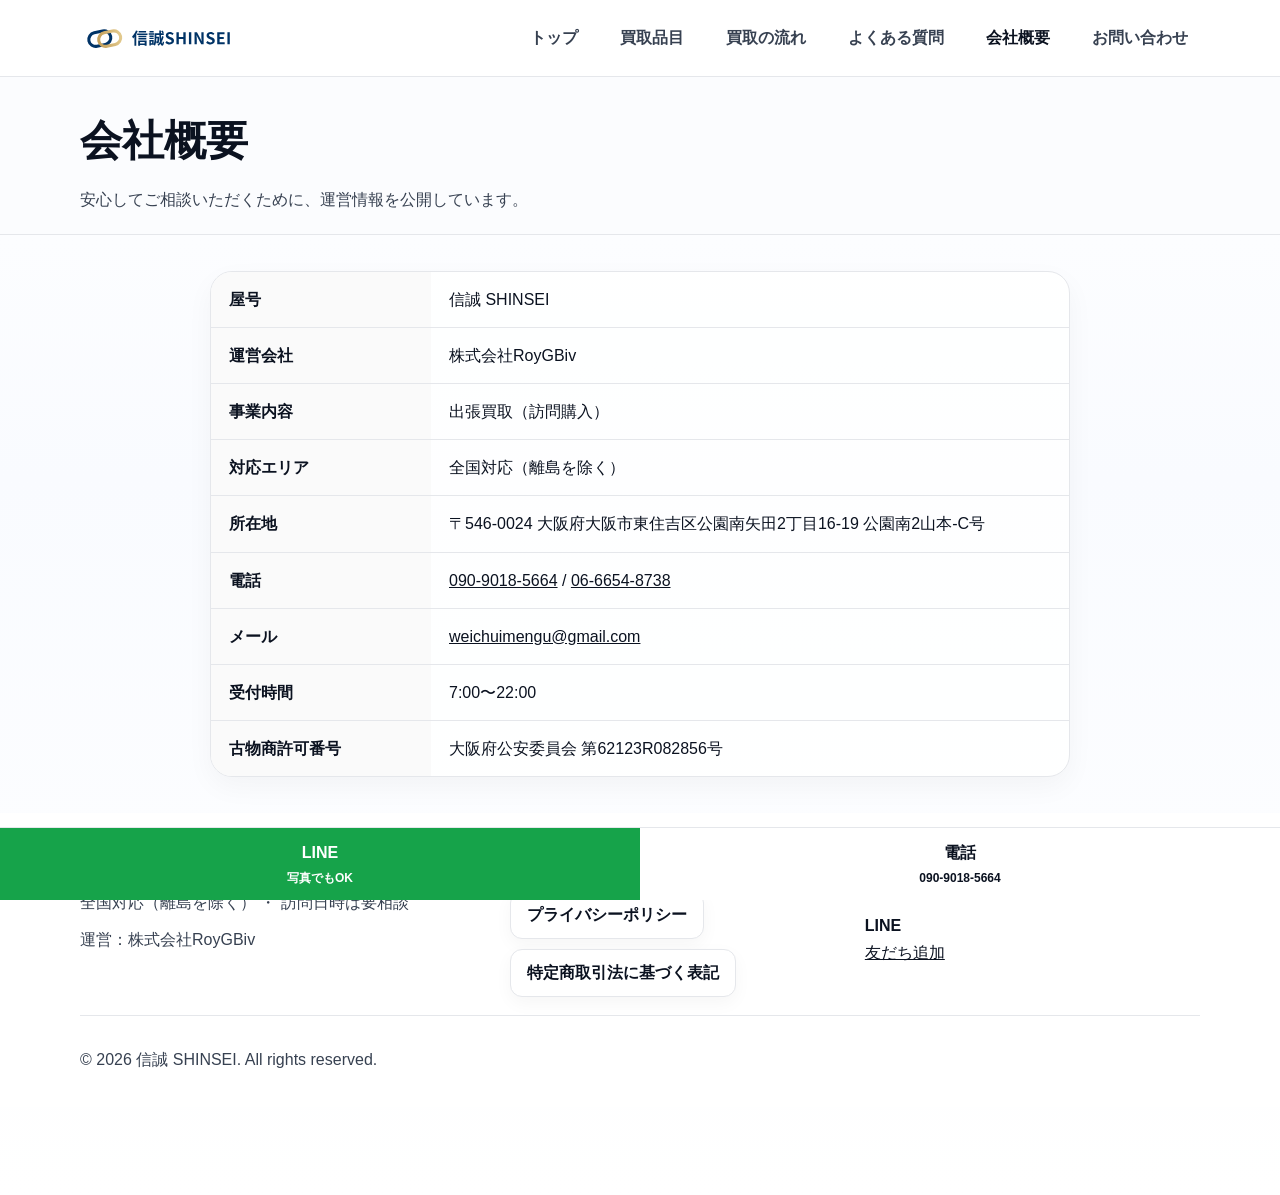
==== commit e3d7a0fe: "Add files via upload" ====
--- a/company.html
+++ b/company.html
@@ -2,184 +2,126 @@
 <html lang="ja">
 <head>
   <meta charset="utf-8">
-<meta name="viewport" content="width=device-width, initial-scale=1">
-<link rel="stylesheet" href="styles.css">
-<link rel="icon" href="favicon.svg" type="image/svg+xml">
-<meta name="theme-color" content="#111827">
-
+  <meta name="viewport" content="width=device-width, initial-scale=1">
   <title>会社概要｜信誠 SHINSEI</title>
-  <meta name="description" content="運営会社情報、古物商許可、所在地、連絡先などを掲載しています。">
+  <meta name="description" content="運営会社、所在地、古物商許可番号、連絡先などの会社情報を掲載しています。">
   <link rel="canonical" href="https://weichuimengu-bit.github.io/sxtutixyou66kaitori/company.html">
   <meta property="og:type" content="website">
   <meta property="og:site_name" content="信誠 SHINSEI">
   <meta property="og:title" content="会社概要｜信誠 SHINSEI">
-  <meta property="og:description" content="運営会社情報、古物商許可、所在地、連絡先などを掲載しています。">
+  <meta property="og:description" content="運営会社、所在地、古物商許可番号、連絡先などの会社情報を掲載しています。">
   <meta property="og:url" content="https://weichuimengu-bit.github.io/sxtutixyou66kaitori/company.html">
   <meta property="og:image" content="https://weichuimengu-bit.github.io/sxtutixyou66kaitori/ogp.png">
+  <meta name="theme-color" content="#0B1220">
+  <link rel="icon" href="favicon.svg" type="image/svg+xml">
+  <link rel="stylesheet" href="styles.css">
   <script type="application/ld+json">
-{
-  "@context": "https://schema.org",
-  "@type": "LocalBusiness",
-  "name": "信誠 SHINSEI",
-  "legalName": "株式会社RoyGBiv",
-  "url": "https://weichuimengu-bit.github.io/sxtutixyou66kaitori/",
-  "telephone": ["06-6654-8738", "090-9018-5664"],
-  "email": "weichuimengu@gmail.com",
-  "address": {
-    "@type": "PostalAddress",
-    "streetAddress": "大阪府大阪市東住吉区公園南矢田2丁目16-19 公園南2山本-C号",
-    "postalCode": "546-0024",
-    "addressCountry": "JP"
-  },
-  "areaServed": "JP"
-}
-</script>
+  {
+    "@context": "https://schema.org",
+    "@type": "LocalBusiness",
+    "name": "信誠 SHINSEI",
+    "legalName": "株式会社RoyGBiv",
+    "url": "https://weichuimengu-bit.github.io/sxtutixyou66kaitori/",
+    "telephone": ["06-6654-8738", "090-9018-5664"],
+    "email": "weichuimengu@gmail.com",
+    "address": {
+      "@type": "PostalAddress",
+      "streetAddress": "〒546-0024 大阪府大阪市東住吉区公園南矢田2丁目16-19 公園南2山本-C号",
+      "postalCode": "546-0024",
+      "addressCountry": "JP"
+    },
+    "areaServed": "JP"
+  }
+  </script>
 </head>
 <body>
-<a class="skip" href="#main">本文へスキップ</a>
+  <a href="#main" class="skip-link">本文へスキップ</a>
 
-<header class="site-header">
-  <div class="container header-inner">
-    <a class="brand" href="index.html" aria-label="信誠 SHINSEI トップへ">
-      <img class="brand-wordmark" src="logo.svg" alt="信誠 SHINSEI">
-    </a>
+  <header class="site-header">
+    <div class="container header-inner">
+      <a href="index.html" class="brand" aria-label="信誠 SHINSEI トップへ">
+        <img src="logo.svg" alt="信誠 SHINSEI" class="brand-logo">
+      </a>
 
-    <button class="nav-toggle" type="button" aria-expanded="false" aria-controls="siteNav" aria-label="メニューを開く">
-      <span class="nav-toggle__icon" aria-hidden="true"><span></span><span></span><span></span></span>
-      <span class="nav-toggle__text">メニュー</span>
-    </button>
+      <button class="nav-toggle" type="button" aria-expanded="false" aria-controls="global-nav">
+        <span class="nav-toggle__icon" aria-hidden="true"></span>
+        <span class="nav-toggle__label">メニュー</span>
+      </button>
 
-    <nav class="site-nav" id="siteNav" aria-label="グローバルナビ">
-      <a href="items.html">買取品目</a>
-      <a href="flow.html">買取の流れ</a>
-      <a href="faq.html">よくある質問</a>
-      <a href="company.html">会社概要</a>
-      <a href="contact.html" class="nav-cta">お問い合わせ</a>
-    </nav>
-  </div>
-</header>
+      <nav id="global-nav" class="site-nav" aria-label="グローバルナビ">
+        <a href="index.html">トップ</a>
+        <a href="items.html">買取品目</a>
+        <a href="flow.html">買取の流れ</a>
+        <a href="faq.html">よくある質問</a>
+        <a href="company.html" class="is-active">会社概要</a>
+        <a href="contact.html">お問い合わせ</a>
+      </nav>
+    </div>
+  </header>
 
-<main id="main">
+  <main id="main">
 
 <section class="page-hero">
   <div class="container">
     <h1>会社概要</h1>
-    <p class="lead">安心してご相談いただくために、運営情報を公開しています。</p>
+    <p>安心してご相談いただくために、運営情報を公開しています。</p>
   </div>
 </section>
 
 <section class="section">
-  <div class="container">
-    <div class="info-grid">
-      <div class="info-row"><div class="info-key">屋号</div><div class="info-val">信誠 SHINSEI</div></div>
-      <div class="info-row"><div class="info-key">運営会社</div><div class="info-val">株式会社RoyGBiv</div></div>
-      <div class="info-row"><div class="info-key">事業内容</div><div class="info-val">出張買取（訪問購入）</div></div>
-      <div class="info-row"><div class="info-key">対応エリア</div><div class="info-val">全国（離島を除く）</div></div>
-      <div class="info-row"><div class="info-key">電話（携帯）</div><div class="info-val"><a href="tel:09090185664">090-9018-5664</a></div></div>
-      <div class="info-row"><div class="info-key">電話（固定）</div><div class="info-val"><a href="tel:0666548738">06-6654-8738</a></div></div>
-      <div class="info-row"><div class="info-key">LINE</div><div class="info-val"><a href="https://lin.ee/e8Pu3CO" target="_blank" rel="noopener noreferrer">友だち追加</a></div></div>
-
-      <div class="info-row"><div class="info-key">受付時間</div><div class="info-val">7:00〜22:00</div></div>
-      <div class="info-row"><div class="info-key">所在地</div><div class="info-val">〒546-0024 大阪府大阪市東住吉区公園南矢田2丁目16-19　公園南2山本-C号</div></div>
-      <div class="info-row"><div class="info-key">メール</div><div class="info-val"><a href="mailto:weichuimengu@gmail.com">weichuimengu@gmail.com</a></div></div>
-      <div class="info-row"><div class="info-key">古物商許可番号</div><div class="info-val">大阪府公安委員会 第62123R082856号</div></div>
-</div>
-
-    <div class="section-cta">
-      <a class="btn btn--primary" href="https://lin.ee/e8Pu3CO" target="_blank" rel="noopener noreferrer">LINEで相談</a>
-      <a class="btn btn--outline" href="tokushoho.html">特商法表記を見る</a>
+  <div class="container narrow">
+    <div class="info-table">
+      <div><strong>屋号</strong></div><div>信誠 SHINSEI</div>
+      <div><strong>運営会社</strong></div><div>株式会社RoyGBiv</div>
+      <div><strong>事業内容</strong></div><div>出張買取（訪問購入）</div>
+      <div><strong>対応エリア</strong></div><div>全国対応（離島を除く）</div>
+      <div><strong>所在地</strong></div><div>〒546-0024 大阪府大阪市東住吉区公園南矢田2丁目16-19 公園南2山本-C号</div>
+      <div><strong>電話</strong></div><div><a href="tel:09090185664">090-9018-5664</a> / <a href="tel:0666548738">06-6654-8738</a></div>
+      <div><strong>メール</strong></div><div><a href="mailto:weichuimengu@gmail.com">weichuimengu@gmail.com</a></div>
+      <div><strong>受付時間</strong></div><div>7:00〜22:00</div>
+      <div><strong>古物商許可番号</strong></div><div>大阪府公安委員会 第62123R082856号</div>
     </div>
   </div>
 </section>
 
+  </main>
 
-<section class="section section--alt">
+  
+<footer class="site-footer">
   <div class="container">
-    <div class="cta-panel" aria-label="お問い合わせと安心情報">
-      <div class="cta-panel__left">
-        <h2>無料相談はこちら</h2>
-        <p class="lead">写真がなくてもOK。文章だけでも相談できます。</p>
-        <div class="cta-panel__buttons">
-          <a class="btn btn--primary" href="https://lin.ee/e8Pu3CO" target="_blank" rel="noopener noreferrer">友だち追加（LINE）</a>
-          <a class="btn btn--outline" href="tel:09090185664">電話で相談（090-9018-5664）</a>
-        </div>
-        <p class="note">受付時間：<strong>7:00〜22:00</strong>　/　固定電話：<a href="tel:0666548738">06-6654-8738</a></p>
+    <div class="footer-top">
+      <div class="footer-brand">
+        <img src="logo.svg" alt="信誠 SHINSEI" class="footer-logo">
+        <p class="footer-meta">全国対応（離島を除く） ・ 訪問日時は要相談</p>
+        <p class="footer-meta">運営：株式会社RoyGBiv</p>
       </div>
 
-      <div class="cta-panel__right">
-        <div class="trust-legal">
-          <div class="trust-legal__item">
-            <span class="trust-legal__label">押し買い</span>
-            <span class="trust-legal__value">しません（ご納得いただいた場合のみ）</span>
-          </div>
-          <div class="trust-legal__item">
-            <span class="trust-legal__label">本人確認</span>
-            <span class="trust-legal__value">法令遵守のためお願いしています</span>
-          </div>
-          <div class="trust-legal__item">
-            <span class="trust-legal__label">古物商許可</span>
-            <span class="trust-legal__value">大阪府公安委員会 第62123R082856号</span>
-          </div>
-          <div class="trust-legal__item">
-            <span class="trust-legal__label">運営</span>
-            <span class="trust-legal__value">株式会社RoyGBiv</span>
-          </div>
+      <div class="footer-links">
+        <p class="footer-links__title">ご利用前にご確認ください</p>
+        <div class="footer-docs">
+          <a href="privacy.html" class="footer-doc-link">プライバシーポリシー</a>
+          <a href="tokushoho.html" class="footer-doc-link">特定商取引法に基づく表記</a>
         </div>
       </div>
-    </div>
-  </div>
-</section>
 
-</main>
-
-<footer class="site-footer">
-  <div class="container footer-inner">
-    <div class="footer-brand">
-      <div class="footer-brand__name">信誠 <span class="muted">SHINSEI</span></div>
-      <div class="footer-brand__meta">全国対応（離島を除く）・訪問日時は要相談</div>
-      <div class="footer-brand__meta">運営：株式会社RoyGBiv</div>
-    </div>
-
-    
-    <div class="footer-links">
-      <p class="footer-links__title">ご利用前にご確認ください</p>
-      <div class="footer-docs">
-        <a href="privacy.html" class="footer-doc-link">プライバシーポリシー</a>
-        <a href="tokushoho.html" class="footer-doc-link">特定商取引法に基づく表記</a>
+      <div class="footer-contact">
+        <p><strong>電話</strong><br><a href="tel:09090185664">090-9018-5664</a> / <a href="tel:0666548738">06-6654-8738</a></p>
+        <p><strong>LINE</strong><br><a href="https://lin.ee/e8Pu3CO" target="_blank" rel="noopener noreferrer">友だち追加</a></p>
       </div>
     </div>
 
-
-    <div class="footer-contact">
-      <div class="footer-contact__row">
-        <span class="label">電話</span>
-        <a href="tel:09090185664">090-9018-5664</a>
-        <span class="muted"> / </span>
-        <a href="tel:0666548738">06-6654-8738</a>
-      </div>
-      <div class="footer-contact__row">
-        <span class="label">LINE</span>
-        <a href="https://lin.ee/e8Pu3CO" target="_blank" rel="noopener noreferrer">友だち追加</a>
-      </div>
+    <div class="footer-bottom">
+      <p>© 2026 信誠 SHINSEI. All rights reserved.</p>
     </div>
-  </div>
-  <div class="container footer-bottom">
-    <small>© 2026 信誠 SHINSEI. All rights reserved.</small>
   </div>
 </footer>
 
-<!-- Mobile CTA bar -->
-<div class="cta-bar" role="region" aria-label="お問い合わせ（固定）">
-  <a class="cta-bar__btn cta-bar__btn--line" href="https://lin.ee/e8Pu3CO" target="_blank" rel="noopener noreferrer" aria-label="LINEで問い合わせ">
-    LINE
-    <span class="cta-bar__sub">写真でもOK</span>
-  </a>
-  <a class="cta-bar__btn cta-bar__btn--tel" href="tel:09090185664" aria-label="電話で問い合わせ（090-9018-5664）">
-    電話
-    <span class="cta-bar__sub">090-9018-5664</span>
-  </a>
+<div class="cta-bar" aria-label="固定CTA">
+  <a href="https://lin.ee/e8Pu3CO" target="_blank" rel="noopener noreferrer" class="cta-bar__line">LINE<br><span>写真でもOK</span></a>
+  <a href="tel:09090185664" class="cta-bar__tel">電話<br><span>090-9018-5664</span></a>
 </div>
 
-<script src="main.js" defer></script>
+<script src="main.js"></script>
+
 </body>
 </html>
--- a/styles.css
+++ b/styles.css
@@ -1,700 +1,183 @@
+
 :root{
-  --bg:#ffffff; /* base */
-  --ink:#0b1220;
+  --bg:#ffffff;
+  --ink:#0B1220;
   --muted:#374151;
-  --line:#e5e7eb;
-  --accent:#2563eb;
-  --accent2:#16a34a;
-  --gold:#c9a227; /* premium accent (subtle) */
-  --card:#f9fafb;
-  --shadow: 0 14px 40px rgba(0,0,0,.10);
+  --line:#E5E7EB;
+  --blue:#2563EB;
+  --green:#16A34A;
+  --gold:#C9A227;
+  --light:#F8FAFC;
 }
-
-*{ box-sizing:border-box; }
-html,body{ height:100%; }
+*{box-sizing:border-box}
+html{scroll-behavior:smooth}
 body{
   margin:0;
-  font-family: system-ui, -apple-system, "Hiragino Kaku Gothic ProN", "Yu Gothic", "Meiryo", sans-serif;
-  /* “真っ白”を避けつつ、信頼感を損なわない微差の背景 */
-  background:
-    radial-gradient(1200px 600px at 10% -10%, rgba(37,99,235,.10), transparent 60%),
-    radial-gradient(1000px 500px at 90% 0%, rgba(22,163,74,.09), transparent 60%),
-    linear-gradient(180deg, #ffffff 0%, #fbfcfe 40%, #ffffff 100%);
+  font-family:-apple-system,BlinkMacSystemFont,"Hiragino Kaku Gothic ProN","Yu Gothic","Meiryo",sans-serif;
   color:var(--ink);
-  font-size:18px;          /* 高齢者配慮：18px */
+  background:linear-gradient(180deg,#ffffff,#f9fbff 40%,#ffffff);
+  font-size:16px;
   line-height:1.7;
-  padding-bottom: calc(96px + env(safe-area-inset-bottom));      /* fixed CTA bar space + iPhone safe area */
+  padding-bottom:88px;
 }
-
-a{ color:inherit; }
-a:hover{ text-decoration: none; }
-
-.container{
-  width:min(1100px, 92vw);
-  margin:0 auto;
-}
-
-.skip{
-  position:absolute;
-  left:-9999px;
-  top:auto;
-  width:1px;
-  height:1px;
-  overflow:hidden;
-}
-.skip:focus{
-  position:static;
-  width:auto;
-  height:auto;
-  padding:12px;
-  background: #fff7ed;
-  border:1px solid #fdba74;
-}
-
+img{max-width:100%;height:auto}
+a{color:inherit}
+.container{width:min(1120px,92vw);margin:0 auto}
+.narrow{width:min(860px,92vw);margin:0 auto}
+.skip-link{position:absolute;left:-999px;top:0}
+.skip-link:focus{left:12px;top:12px;background:#fff;padding:10px 14px;border:1px solid var(--line);border-radius:10px}
 .site-header{
-  position:sticky;
-  top:0;
-  z-index:30;
+  position:sticky;top:0;z-index:40;
   background:rgba(255,255,255,.92);
-  backdrop-filter: blur(8px);
+  backdrop-filter:blur(8px);
   border-bottom:1px solid var(--line);
 }
 .header-inner{
-  display:flex;
-  align-items:center;
-  justify-content:space-between;
-  gap:12px;
-  padding:12px 0;
+  display:flex;align-items:center;justify-content:space-between;gap:16px;min-height:76px;
 }
-.brand{
-  display:flex;
-  align-items:baseline;
-  gap:10px;
-  text-decoration:none;
-  font-weight:800;
+.brand-logo{width:210px;display:block}
+.site-nav{display:flex;gap:18px;align-items:center}
+.site-nav a{
+  text-decoration:none;color:var(--muted);font-weight:700;padding:10px 12px;border-radius:12px;
 }
-.brand__jp{ font-size:20px; letter-spacing:.02em; }
-.brand__en{ font-size:14px; letter-spacing:.18em; color:var(--muted); }
-
-.site-nav{
-  display:flex;
-  align-items:center;
-  gap:16px;
+.site-nav a:hover{background:#f3f4f6;color:var(--ink)}
+.site-nav a.is-active{color:var(--ink)}
+.nav-toggle{
+  display:none;align-items:center;gap:10px;min-height:48px;padding:10px 16px;
+  border:1px solid var(--line);border-radius:16px;background:#fff;color:var(--ink);
 }
-.site-nav a{
-  text-decoration:none;
-  color:var(--muted);
-  padding:10px 8px;
-  border-radius:10px;
+.nav-toggle__icon{width:18px;height:2px;background:var(--ink);position:relative;display:block}
+.nav-toggle__icon::before,.nav-toggle__icon::after{
+  content:"";position:absolute;left:0;width:18px;height:2px;background:var(--ink);
 }
-.site-nav a:hover{ background:#f3f4f6; color:var(--ink); }
-.nav-cta{
-  background:var(--accent);
-  color:#fff !important;
-  padding:10px 12px !important;
-}
-.nav-cta:hover{ filter:brightness(.96); }
-
-.nav-toggle{
-  display:none;
-  align-items:center;
-  gap:10px;
-  background: rgba(255,255,255,.92);
-  border:1px solid rgba(229,231,235,.92);
-  padding:10px 12px;
-  border-radius:999px;
-  box-shadow: 0 10px 26px rgba(0,0,0,.06);
-  color:var(--ink);
-  font-weight:900;
-  min-height:44px; /* iPhone: 最低タップ領域 */
-}
-.nav-toggle:focus-visible{
-  outline: 3px solid rgba(37,99,235,.35);
-  outline-offset: 2px;
-}
-.nav-toggle__icon{
-  display:inline-flex;
-  flex-direction:column;
-  justify-content:center;
-  gap:4px;
-  width:20px;
-  height:20px;
-}
-.nav-toggle__icon span{
-  display:block;
-  width:20px;
-  height:2px;
-  background:var(--ink);
-  border-radius:999px;
-  transition: transform .18s ease, opacity .18s ease;
-}
-.nav-toggle__text{
-  font-size:14px;
-  letter-spacing:.08em;
-}
-.nav-toggle[aria-expanded="true"] .nav-toggle__icon span:nth-child(1){
-  transform: translateY(6px) rotate(45deg);
-}
-.nav-toggle[aria-expanded="true"] .nav-toggle__icon span:nth-child(2){
-  opacity:0;
-}
-.nav-toggle[aria-expanded="true"] .nav-toggle__icon span:nth-child(3){
-  transform: translateY(-6px) rotate(-45deg);
-}
+.nav-toggle__icon::before{top:-6px}
+.nav-toggle__icon::after{top:6px}
+.nav-toggle__label{font-weight:700}
 
 .hero{
-  padding:34px 0 22px;
-  border-bottom:1px solid var(--line);
-  background:linear-gradient(180deg,#f8fafc, #ffffff 70%);
+  padding:44px 0 28px;
+  background:
+    radial-gradient(700px 280px at 0% 0%, rgba(37,99,235,.08), transparent 60%),
+    radial-gradient(700px 280px at 100% 0%, rgba(201,162,39,.08), transparent 60%);
 }
-.hero-inner{
-  display:grid;
-  grid-template-columns: 1.2fr .8fr;
-  gap:22px;
-  align-items:start;
+.hero-inner{display:grid;grid-template-columns:1.2fr .8fr;gap:24px;align-items:start}
+.hero-kicker{margin:0 0 10px;color:var(--muted);font-weight:700}
+.hero h1{margin:0 0 12px;font-size:clamp(34px,5vw,56px);line-height:1.15;letter-spacing:.01em}
+.hero-lead{margin:0 0 18px;font-size:clamp(18px,2.5vw,22px);color:var(--muted)}
+.hero-actions,.section-cta{display:flex;gap:12px;flex-wrap:wrap}
+.btn{
+  display:inline-flex;align-items:center;justify-content:center;min-height:56px;padding:14px 20px;
+  border-radius:18px;font-weight:800;text-decoration:none;border:1px solid transparent;transition:.15s ease;
 }
-.hero h1{
-  font-size:34px;
-  line-height:1.25;
-  margin:0 0 10px;
+.btn:hover{transform:translateY(-1px)}
+.btn-primary{background:var(--blue);color:#fff;box-shadow:0 14px 30px rgba(37,99,235,.22)}
+.btn-outline{background:#fff;color:var(--ink);border-color:var(--line)}
+.hero-panel,.split-card,.card,.prose,.contact-form,.info-table,.faq-item{
+  background:rgba(255,255,255,.88);
+  border:1px solid var(--line);
+  border-radius:22px;
+  box-shadow:0 10px 28px rgba(0,0,0,.04);
 }
-.lead{
-  color:var(--muted);
-  margin:0 0 16px;
-  font-size:18px;
+.hero-panel{padding:22px}
+.hero-panel h2,.split-card h2,.section-head h2{margin:0 0 10px;font-size:clamp(24px,3vw,32px)}
+.hero-panel__list{margin:14px 0 18px;padding-left:18px;color:var(--muted)}
+.hero-panel__contact p{margin:0 0 10px}
+.trust-grid{display:grid;grid-template-columns:repeat(2,minmax(0,1fr));gap:10px;margin-top:18px}
+.trust-pill{
+  background:#fff;border:1px solid var(--line);border-radius:999px;min-height:48px;display:flex;
+  align-items:center;justify-content:center;padding:10px 14px;font-weight:800;color:var(--muted)
 }
-.hero-ctas{
-  display:flex;
-  gap:10px;
-  flex-wrap:wrap;
-  margin:12px 0 12px;
+.section{padding:36px 0}
+.section-alt{background:linear-gradient(180deg,#fbfcfe,#f8fafc);border-top:1px solid var(--line);border-bottom:1px solid var(--line)}
+.section-head p,.page-hero p{margin:0;color:var(--muted)}
+.card-grid{display:grid;grid-template-columns:repeat(3,minmax(0,1fr));gap:16px}
+.card{padding:18px}
+.card h3,.card h2{margin:0 0 8px;font-size:20px}
+.card p{margin:0;color:var(--muted)}
+.card-emphasis{background:linear-gradient(180deg,#ffffff,#f8fbff)}
+.split{display:grid;grid-template-columns:1fr 1fr;gap:18px}
+.split-card{padding:22px}
+.steps{list-style:none;padding:0;margin:0;display:grid;gap:18px}
+.steps li{display:grid;grid-template-columns:52px 1fr;gap:14px;align-items:start}
+.step-num{
+  width:52px;height:52px;border-radius:999px;background:var(--blue);color:#fff;
+  display:flex;align-items:center;justify-content:center;font-weight:900;font-size:22px;
+  box-shadow:0 10px 20px rgba(37,99,235,.18)
 }
-.trust-list{
-  margin:12px 0 0;
-  padding-left:18px;
-  color:var(--muted);
+.steps li:nth-child(2) .step-num{background:var(--green);box-shadow:0 10px 20px rgba(22,163,74,.18)}
+.steps li:nth-child(3) .step-num{background:var(--gold);box-shadow:0 10px 20px rgba(201,162,39,.18)}
+.steps h3,.steps h2{margin:0 0 4px;font-size:22px}
+.steps p{margin:0;color:var(--muted)}
+.steps small{display:block;margin-top:6px;color:var(--muted)}
+.bullet-list{margin:0;padding-left:20px}
+.bullet-list li{margin:8px 0}
+.ordered{padding-left:22px}
+.page-hero{padding:28px 0 20px;border-bottom:1px solid var(--line);background:#fbfcfe}
+.page-hero h1{margin:0 0 10px;font-size:clamp(28px,4vw,42px)}
+.info-table{display:grid;grid-template-columns:220px 1fr;overflow:hidden}
+.info-table>div{padding:14px 18px;border-bottom:1px solid var(--line)}
+.info-table>div:nth-last-child(-n+2){border-bottom:0}
+.info-table>div:nth-child(odd){background:#fafafa}
+.contact-stack p{margin:12px 0 0}
+.contact-form{padding:18px}
+.form-row{margin-bottom:16px}
+.form-row label{display:block;margin-bottom:6px;font-weight:800}
+.form-row input,.form-row textarea{
+  width:100%;min-height:52px;padding:12px 14px;border:1px solid var(--line);border-radius:14px;
+  font-size:16px;font-family:inherit
 }
-.trust-list li{ margin:6px 0; }
-
-.hero-card{
-  background:#fff;
-  border:1px solid var(--line);
-  border-radius:18px;
-  box-shadow: var(--shadow);
-  overflow:hidden;
+.form-row textarea{min-height:140px;resize:vertical}
+.error{display:block;color:#b91c1c;min-height:20px;font-size:14px;margin-top:6px}
+.success{margin-top:12px;color:#166534;font-weight:700}
+.faq-item{padding:18px 20px;margin-bottom:12px}
+.faq-item summary{cursor:pointer;font-weight:800}
+.faq-item p{margin:12px 0 0;color:var(--muted)}
+.prose{padding:22px}
+.prose h2{margin-top:24px}
+.prose p,.prose li{color:var(--muted)}
+.site-footer{padding:32px 0 18px;background:#fff}
+.footer-top{display:grid;grid-template-columns:1.1fr .9fr .9fr;gap:20px;align-items:start}
+.footer-logo{width:180px;display:block}
+.footer-meta{margin:10px 0 0;color:var(--muted)}
+.footer-links{margin-top:12px}
+.footer-links__title{margin:0 0 10px;font-size:14px;color:var(--muted);font-weight:700}
+.footer-docs{display:flex;flex-wrap:wrap;gap:10px}
+.footer-doc-link{
+  display:inline-flex;align-items:center;justify-content:center;min-height:48px;padding:12px 16px;
+  border:1px solid var(--line);border-radius:12px;background:#fff;color:var(--ink);text-decoration:none;
+  font-weight:700;line-height:1.3;box-shadow:0 6px 18px rgba(0,0,0,.04)
 }
-.hero-card__title{
-  padding:14px 16px;
-  font-weight:800;
-  border-bottom:1px solid var(--line);
+.footer-doc-link:hover{background:#f9fafb}
+.footer-contact p{margin:0 0 12px}
+.footer-bottom{margin-top:18px;padding-top:14px;border-top:1px solid var(--line);color:var(--muted)}
+.cta-bar{
+  position:fixed;left:0;right:0;bottom:0;display:grid;grid-template-columns:1fr 1fr;z-index:60;
+  background:rgba(255,255,255,.96);backdrop-filter:blur(10px);border-top:1px solid var(--line)
 }
-.hero-card__body{ padding:14px 16px; }
-.contact-line__label{
-  font-weight:800;
-  margin-bottom:8px;
+.cta-bar a{
+  min-height:72px;text-decoration:none;display:flex;flex-direction:column;align-items:center;justify-content:center;
+  font-weight:900
 }
-.note{ margin:8px 0 0; color:var(--muted); font-size:14px; }
-.sep{ border:0; border-top:1px solid var(--line); margin:14px 0; }
-
-.section{
-  padding:34px 0;
+.cta-bar__line{background:var(--green);color:#fff}
+.cta-bar__tel{background:#fff;color:var(--ink)}
+.cta-bar span{font-size:12px;font-weight:700;margin-top:2px}
+@media (max-width:960px){
+  .hero-inner,.split,.footer-top{grid-template-columns:1fr}
+  .card-grid{grid-template-columns:repeat(2,minmax(0,1fr))}
+  .info-table{grid-template-columns:1fr}
 }
-.section--alt{
-  background:#f9fafb;
-  border-top:1px solid var(--line);
-  border-bottom:1px solid var(--line);
+@media (max-width:720px){
+  body{padding-bottom:96px}
+  .site-nav{
+    position:fixed;inset:76px 12px auto 12px;background:#fff;border:1px solid var(--line);border-radius:18px;
+    box-shadow:0 18px 40px rgba(0,0,0,.10);padding:12px;display:none;flex-direction:column;gap:8px
+  }
+  .site-nav.is-open{display:flex}
+  .site-nav a{width:100%}
+  .nav-toggle{display:inline-flex}
+  .card-grid{grid-template-columns:1fr}
+  .trust-grid{grid-template-columns:1fr}
+  .footer-docs{flex-direction:column}
+  .footer-doc-link{width:100%}
+  .brand-logo{width:180px}
 }
-.section h2{ margin:0 0 14px; font-size:24px; }
-.section-cta{ display:flex; gap:10px; flex-wrap:wrap; margin-top:16px; }
-
-.cards{
-  display:grid;
-  grid-template-columns: repeat(auto-fit, minmax(220px, 1fr));
-  gap:14px;
-}
-.card{
-  background:#fff;
-  border:1px solid var(--line);
-  border-radius:16px;
-  padding:16px;
-  box-shadow: 0 6px 18px rgba(0,0,0,.04);
-}
-.card h3, .card .h3{ margin:0 0 8px; font-size:18px; }
-.card p{ margin:0; color:var(--muted); }
-.bullets{ margin:10px 0 0; padding-left:18px; color:var(--muted); }
-.bullets li{ margin:6px 0; }
-
-.steps{
-  list-style:none;
-  margin:0;
-  padding:0;
-  display:grid;
-  grid-template-columns: repeat(4, 1fr);
-  gap:14px;
-}
-.steps--large{
-  grid-template-columns: 1fr;
-}
-.steps li{
-  border:1px solid var(--line);
-  border-radius:16px;
-  background:#fff;
-  padding:14px;
-}
-.step-title{ font-weight:800; margin-bottom:6px; }
-.step-body{ color:var(--muted); }
-
-.faq-grid{
-  display:grid;
-  grid-template-columns: repeat(3, 1fr);
-  gap:14px;
-}
-.faq-item{
-  background:#fff;
-  border:1px solid var(--line);
-  border-radius:16px;
-  padding:14px;
-}
-.faq-item h3{ margin:0 0 8px; font-size:18px; }
-.faq-item p{ margin:0; color:var(--muted); }
-
-.page-hero{
-  padding:26px 0 16px;
-  border-bottom:1px solid var(--line);
-  background:#f8fafc;
-}
-.page-hero h1{
-  margin:0 0 8px;
-  font-size:28px;
-}
-.page-ctas{ display:flex; gap:10px; flex-wrap:wrap; margin-top:12px; }
-
-.btn{
-  display:inline-flex;
-  align-items:center;
-  justify-content:center;
-  gap:8px;
-  text-decoration:none;
-  padding:14px 16px;
-  border-radius:14px;
-  border:1px solid transparent;
-  font-weight:800;
-  min-height:56px; /* 押しやすさ */
-}
-.btn--full{ width:100%; }
-.btn--primary{
-  background:var(--accent);
-  color:#fff;
-}
-.btn--outline{
-  background:#fff;
-  border-color:var(--line);
-  color:var(--ink);
-}
-.btn--ghost{
-  background:#f3f4f6;
-  color:var(--ink);
-}
-.btn:hover{ filter:brightness(.98); }
-
-.muted{ color:var(--muted); }
-
-.faq-wrap{
-  display:grid;
-  gap:10px;
-}
-details.faq{
-  border:1px solid var(--line);
-  border-radius:14px;
-  background:#fff;
-  padding:10px 12px;
-}
-details.faq summary{
-  cursor:pointer;
-  font-weight:800;
-  list-style:none;
-}
-details.faq summary::-webkit-details-marker{ display:none; }
-.faq__a{ color:var(--muted); padding-top:8px; }
-
-.info-grid{
-  border:1px solid var(--line);
-  border-radius:16px;
-  overflow:hidden;
-  background:#fff;
-}
-.info-row{
-  display:grid;
-  grid-template-columns: 180px 1fr;
-  gap:12px;
-  padding:12px 14px;
-  border-bottom:1px solid var(--line);
-}
-.info-row:last-child{ border-bottom:0; }
-.info-key{ color:var(--muted); font-weight:800; }
-.info-val a{ color:var(--accent); }
-
-.prose{
-  background:#fff;
-  border:1px solid var(--line);
-  border-radius:16px;
-  padding:16px;
-}
-.prose h2{ font-size:20px; margin-top:18px; }
-.prose ul{ color:var(--muted); }
-.prose p{ color:var(--muted); }
-
-.form{
-  background:#fff;
-  border:1px solid var(--line);
-  border-radius:16px;
-  padding:16px;
-}
-.form-row{ display:grid; gap:8px; margin-bottom:14px; }
-.form label{ font-weight:800; }
-.form input, .form textarea{
-  font-size:18px;
-  padding:12px;
-  border-radius:12px;
-  border:1px solid var(--line);
-}
-
-.site-footer{
-  border-top:1px solid var(--line);
-  padding:24px 0 14px;
-  background:#fff;
-}
-.footer-inner{
-  display:grid;
-  grid-template-columns: 1.2fr .8fr 1fr;
-  gap:14px;
-  align-items:start;
-}
-.footer-brand__name{ font-weight:900; }
-.footer-links a{
-  display:block;
-  text-decoration:none;
-  color:var(--muted);
-  padding:6px 0;
-}
-.footer-contact__row{ margin:6px 0; }
-.label{ color:var(--muted); font-weight:800; margin-right:8px; }
-.footer-bottom{ padding-top:10px; color:var(--muted); }
-
-.cta-bar{
-  position:fixed;
-  left:0;
-  right:0;
-  bottom:0;
-  z-index:40;
-  display:grid;
-  grid-template-columns: 1fr 1fr;
-  border-top:1px solid var(--line);
-  background:rgba(255,255,255,.95);
-  backdrop-filter: blur(8px);
-}
-.cta-bar__btn{
-  padding:10px 12px;
-  text-decoration:none;
-  display:flex;
-  flex-direction:column;
-  align-items:center;
-  justify-content:center;
-  font-weight:900;
-}
-.cta-bar__sub{
-  font-size:12px;
-  font-weight:700;
-  opacity:.9;
-}
-.cta-bar__btn--tel{ color:var(--ink); }
-.cta-bar__btn--line{ color:#fff; background:var(--accent2); }
-
-.br-sp{ display:none; }
-
-/* Responsive */
-@media (max-width: 880px){
-  .hero-inner{ grid-template-columns: 1fr; }
-  .cards{ grid-template-columns: 1fr; }
-  .steps{ grid-template-columns: 1fr; }
-  .faq-grid{ grid-template-columns: 1fr; }
-  .footer-inner{ grid-template-columns: 1fr; }
-  .info-row{ grid-template-columns: 1fr; }
-  .br-sp{ display:inline; }
-
-  .nav-toggle{ display:inline-flex; }
-  .site-nav{
-    position:absolute;
-    top:60px;
-    right:4vw;
-    background:#fff;
-    border:1px solid var(--line);
-    border-radius:16px;
-    padding:10px;
-    box-shadow: var(--shadow);
-    display:none;
-    flex-direction:column;
-    min-width: 220px;
-  }
-  .site-nav.open{ display:flex; }
-  .site-nav a{ padding:12px; }
-}
-
-
-/* ===== Premium touches ===== */
-.brand{
-  gap:12px;
-}
-.brand__jp{ font-size:20px; letter-spacing:.03em; }
-.brand__en{ font-size:12px; letter-spacing:.24em; }
-
-.site-header{
-  background:rgba(255,255,255,.86);
-  box-shadow: 0 8px 26px rgba(0,0,0,.05);
-}
-
-.hero h1{
-  font-size:38px;
-  letter-spacing:.01em;
-}
-
-.hero{
-  background:
-    radial-gradient(900px 380px at 20% 10%, rgba(37,99,235,.12), transparent 60%),
-    radial-gradient(900px 380px at 80% 0%, rgba(201,162,39,.10), transparent 60%),
-    linear-gradient(180deg,#f8fafc, #ffffff 70%);
-}
-
-.trust-pills{
-  display:flex;
-  gap:10px;
-  flex-wrap:wrap;
-  margin-top:14px;
-}
-.pill{
-  display:inline-flex;
-  align-items:center;
-  gap:8px;
-  padding:10px 12px;
-  border-radius:999px;
-  background: rgba(255,255,255,.75);
-  border: 1px solid rgba(229,231,235,.9);
-  color: var(--muted);
-  box-shadow: 0 10px 22px rgba(0,0,0,.04);
-  font-weight:800;
-  font-size:14px;
-}
-.pill i{
-  width:10px;
-  height:10px;
-  border-radius:999px;
-  background: var(--accent);
-  display:inline-block;
-}
-.pill--green i{ background: var(--accent2); }
-.pill--gold i{ background: var(--gold); }
-
-.card{
-  background: rgba(255,255,255,.82);
-  border: 1px solid rgba(229,231,235,.9);
-  box-shadow: var(--shadow);
-}
-.card::before{
-  content:"";
-  display:block;
-  height:3px;
-  border-radius:999px;
-  background: linear-gradient(90deg, rgba(37,99,235,1), rgba(22,163,74,1));
-  margin-bottom:12px;
-  opacity:.9;
-}
-
-.section--alt{
-  background:
-    radial-gradient(900px 380px at 10% 0%, rgba(37,99,235,.06), transparent 60%),
-    radial-gradient(900px 380px at 90% 30%, rgba(22,163,74,.05), transparent 60%),
-    #f8fafc;
-}
-
-.btn--primary{
-  box-shadow: 0 12px 24px rgba(37,99,235,.22);
-}
-.btn--outline{
-  background: rgba(255,255,255,.8);
-}
-
-.cta-bar__btn--line{
-  background: linear-gradient(135deg, rgba(22,163,74,1), rgba(5,150,105,1));
-}
-.cta-bar{
-  box-shadow: 0 -14px 40px rgba(0,0,0,.10);
-}
-
-/* Improve footer contrast */
-.site-footer{
-  background: linear-gradient(180deg, #ffffff, #fbfcfe);
-}
-
-/* Subtle separators for readability */
-.section h2::after{
-  content:"";
-  display:block;
-  width:72px;
-  height:3px;
-  border-radius:999px;
-  margin-top:8px;
-  background: linear-gradient(90deg, rgba(37,99,235,1), rgba(201,162,39,1));
-  opacity:.9;
-}
-
-.brand-logo{
-  width:28px;
-  height:28px;
-  display:block;
-  flex:0 0 auto;
-}
-
-/* iPhone-first: header brand wordmark */
-.brand-wordmark{
-  width: 190px;
-  max-width: 56vw;
-  height: auto;
-  display:block;
-}
-@media (max-width: 420px){
-  .brand-wordmark{ width: 170px; max-width: 62vw; }
-}
-
-/* iPhone-first: reduce header height and improve tap areas */
-@media (max-width: 520px){
-  .header-inner{ padding: 10px 0; }
-  .site-nav a{ padding: 12px; }
-  .nav-toggle{ padding: 12px; }  /* thumb-friendly */
-}
-
-/* Better typography scaling on small screens */
-.hero h1{
-  font-size: clamp(28px, 7vw, 40px);
-}
-.page-hero h1{
-  font-size: clamp(22px, 5.6vw, 30px);
-}
-.section h2{
-  font-size: clamp(20px, 4.8vw, 26px);
-}
-
-/* iPhone safe-area for fixed CTA */
-.cta-bar{
-  padding-bottom: env(safe-area-inset-bottom);
-}
-.cta-bar__btn{
-  min-height: 72px;
-}
-.cta-bar__sub{
-  font-size: 12px;
-}
-
-/* Reduce tap highlight + improve perceived quality */
-a, button{
-  -webkit-tap-highlight-color: rgba(0,0,0,0);
-}
-
-/* ===== Bottom CTA panel (all pages) ===== */
-.cta-panel{
-  display:grid;
-  grid-template-columns: 1.1fr .9fr;
-  gap:14px;
-  align-items:stretch;
-  background: rgba(255,255,255,.86);
-  border:1px solid rgba(229,231,235,.9);
-  border-radius:18px;
-  padding:16px;
-  box-shadow: var(--shadow);
-}
-.cta-panel__buttons{
-  display:flex;
-  gap:10px;
-  flex-wrap:wrap;
-  margin-top:12px;
-}
-.trust-legal{
-  display:grid;
-  gap:10px;
-}
-.trust-legal__item{
-  background: rgba(249,250,251,.85);
-  border:1px solid rgba(229,231,235,.9);
-  border-radius:14px;
-  padding:12px;
-}
-.trust-legal__label{
-  display:block;
-  color: var(--muted);
-  font-weight:900;
-  font-size:12px;
-  letter-spacing:.06em;
-  margin-bottom:4px;
-}
-.trust-legal__value{
-  display:block;
-  color: var(--ink);
-  font-weight:900;
-  font-size:14px;
-  line-height:1.4;
-}
-@media (max-width: 880px){
-  .cta-panel{ grid-template-columns: 1fr; }
-}
-
-
-/* Footer doc buttons */
-.footer-links{
-  margin-top: 12px;
-}
-
-.footer-links__title{
-  margin: 0 0 10px;
-  font-size: 14px;
-  color: var(--muted);
-  font-weight: 700;
-}
-
-.footer-docs{
-  display: flex;
-  flex-wrap: wrap;
-  gap: 10px;
-}
-
-.footer-doc-link{
-  display: inline-flex;
-  align-items: center;
-  justify-content: center;
-  min-height: 48px;
-  padding: 12px 16px;
-  border: 1px solid var(--line);
-  border-radius: 12px;
-  background: #ffffff;
-  color: var(--ink);
-  text-decoration: none;
-  font-weight: 700;
-  line-height: 1.3;
-  box-shadow: 0 6px 18px rgba(0,0,0,.04);
-}
-
-.footer-doc-link:hover{
-  background: #f9fafb;
-}
-
-.footer-doc-link:active{
-  transform: translateY(1px);
-}
-
-@media (max-width: 640px){
-  .footer-docs{
-    flex-direction: column;
-  }
-
-  .footer-doc-link{
-    width: 100%;
-  }
-}
